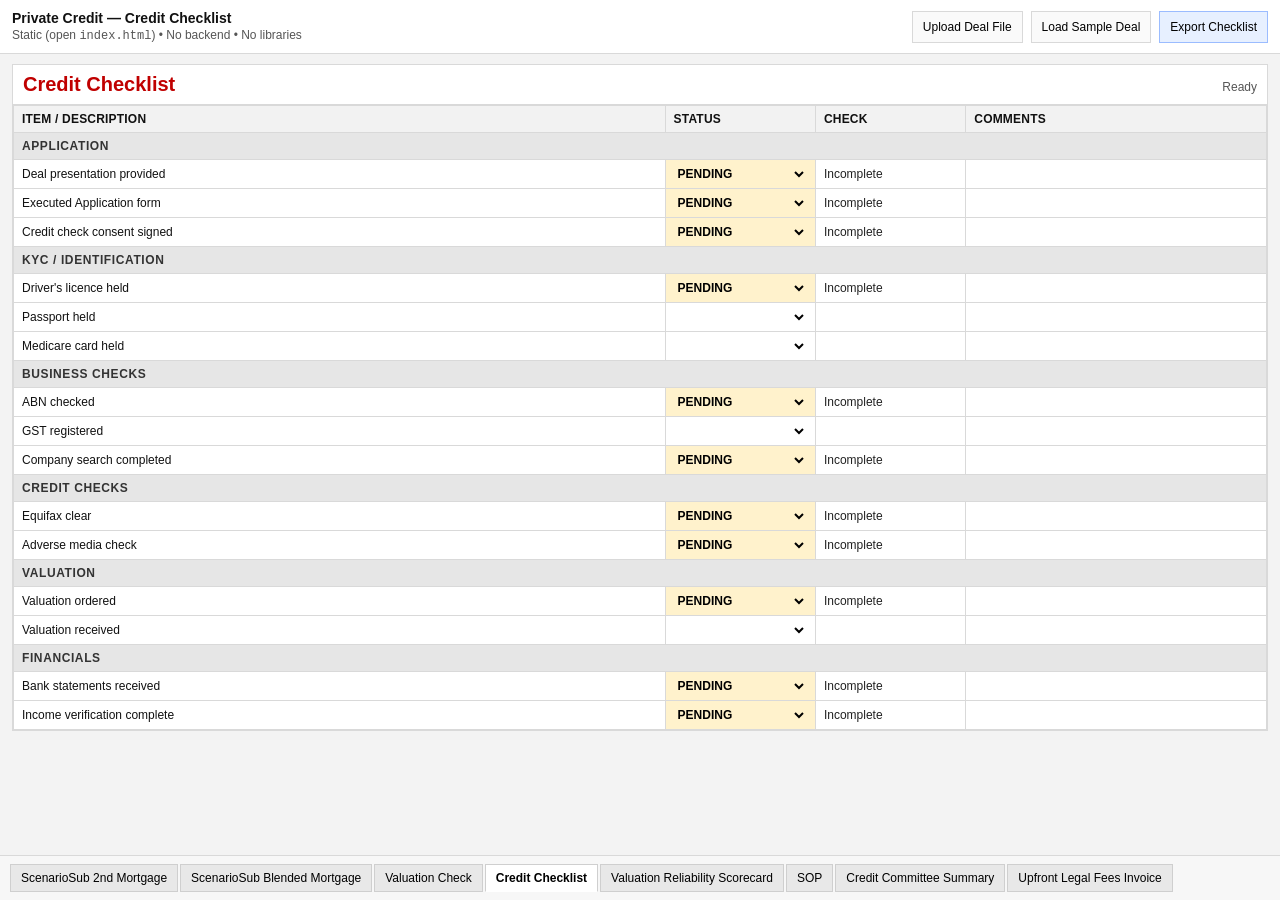
==== index.html @ 8072780c "Refactor: Implement static credit checklist UI This commit refactors the application to implement a " ====
<!doctype html>
<html lang="en">
<head>
  <meta charset="utf-8" />
  <meta name="viewport" content="width=device-width, initial-scale=1" />
  <title>Credit Checklist (Static)</title>
  <link rel="stylesheet" href="./styles.css" />
</head>
<body>
  <div class="app">
    <header class="toolbar" role="banner">
      <div class="toolbar-left">
        <div class="app-title">Private Credit — Credit Checklist</div>
        <div class="app-subtitle">Static (open <span class="mono">index.html</span>) • No backend • No libraries</div>
      </div>

      <div class="toolbar-actions">
        <input id="dealFileInput" type="file" accept="application/json,.json" hidden />
        <button class="btn" id="btnUploadDeal" type="button">Upload Deal File</button>
        <button class="btn" id="btnLoadSample" type="button">Load Sample Deal</button>
        <button class="btn primary" id="btnExportChecklist" type="button">Export Checklist</button>
      </div>
    </header>

    <main class="sheet" role="main" aria-label="Spreadsheet">
      <div class="sheet-header">
        <div class="sheet-title" aria-label="Sheet title">Credit Checklist</div>
        <div class="sheet-meta" id="sheetMeta">Ready</div>
      </div>

      <div class="grid-wrap" role="region" aria-label="Credit Checklist table" tabindex="0">
        <table class="grid" aria-label="Credit Checklist">
          <colgroup>
            <col class="col-item" />
            <col class="col-status" />
            <col class="col-check" />
            <col class="col-comments" />
          </colgroup>
          <thead>
            <tr>
              <th scope="col">ITEM / DESCRIPTION</th>
              <th scope="col">STATUS</th>
              <th scope="col">CHECK</th>
              <th scope="col">COMMENTS</th>
            </tr>
          </thead>
          <tbody id="gridBody">
            <!-- rendered by app.js -->
          </tbody>
        </table>
      </div>
    </main>

    <footer class="tabs" role="navigation" aria-label="Sheets">
      <button class="tab" type="button" data-sheet="ScenarioSub 2nd Mortgage">ScenarioSub 2nd Mortgage</button>
      <button class="tab" type="button" data-sheet="ScenarioSub Blended Mortgage">ScenarioSub Blended Mortgage</button>
      <button class="tab" type="button" data-sheet="Valuation Check">Valuation Check</button>
      <button class="tab active" type="button" data-sheet="Credit Checklist" aria-current="page">Credit Checklist</button>
      <button class="tab" type="button" data-sheet="Valuation Reliability Scorecard">Valuation Reliability Scorecard</button>
      <button class="tab" type="button" data-sheet="SOP">SOP</button>
      <button class="tab" type="button" data-sheet="Credit Committee Summary">Credit Committee Summary</button>
      <button class="tab" type="button" data-sheet="Upfront Legal Fees Invoice">Upfront Legal Fees Invoice</button>
    </footer>
  </div>

  <script type="module" src="./app.js"></script>
</body>
</html>
---- styles.css ----
/* Excel-like spreadsheet styling */

:root{
  --excel-bg: #f3f3f3;
  --sheet-bg: #ffffff;
  --grid-line: #d9d9d9;
  --header-bg: #f2f2f2;
  --section-bg: #e6e6e6;
  --title-red: #c00000;

  --pending: #fff2cc;
  --complete: #d9ead3;
  --na: #eeeeee;

  --text: #111;
  --muted: #555;

  --tab-bg: #e8e8e8;
  --tab-border: #cfcfcf;
  --tab-active: #ffffff;

  --font: Calibri, "Segoe UI", Arial, sans-serif;
  --mono: ui-monospace, SFMono-Regular, Menlo, Monaco, Consolas, "Liberation Mono", "Courier New", monospace;
}

*{ box-sizing: border-box; }
html, body{ height: 100%; }
body{
  margin: 0;
  background: var(--excel-bg);
  color: var(--text);
  font-family: var(--font);
}

.mono{ font-family: var(--mono); }

.app{
  display: grid;
  grid-template-rows: auto 1fr auto;
  min-height: 100vh;
}

/* Top toolbar */
.toolbar{
  display:flex;
  align-items:center;
  justify-content:space-between;
  gap: 12px;
  padding: 10px 12px;
  background: #ffffff;
  border-bottom: 1px solid var(--grid-line);
}

.toolbar-left{ display:flex; flex-direction:column; gap:2px; }
.app-title{ font-weight: 700; font-size: 14px; }
.app-subtitle{ font-size: 12px; color: var(--muted); }

.toolbar-actions{ display:flex; gap:8px; flex-wrap:wrap; justify-content:flex-end; }

.btn{
  appearance:none;
  border: 1px solid var(--grid-line);
  background: #fafafa;
  padding: 8px 10px;
  font-size: 12px;
  cursor: pointer;
}
.btn:hover{ background: #f0f0f0; }
.btn.primary{ background: #e7f0ff; border-color: #9bbcff; }

/* Sheet */
.sheet{
  padding: 10px 12px 0;
}

.sheet-header{
  background: var(--sheet-bg);
  border: 1px solid var(--grid-line);
  border-bottom: none;
  padding: 8px 10px;
  display:flex;
  align-items:baseline;
  justify-content:space-between;
  gap: 12px;
}

.sheet-title{
  font-size: 20px;
  font-weight: 700;
  color: var(--title-red);
}

.sheet-meta{
  font-size: 12px;
  color: var(--muted);
}

.grid-wrap{
  background: var(--sheet-bg);
  border: 1px solid var(--grid-line);
  overflow: auto;
  max-height: calc(100vh - 170px);
}

.grid{
  border-collapse: collapse;
  width: 100%;
  table-layout: fixed;
}

.grid thead th{
  position: sticky;
  top: 0;
  z-index: 2;
  background: var(--header-bg);
  border-bottom: 1px solid var(--grid-line);
}

.grid th, .grid td{
  border: 1px solid var(--grid-line);
  padding: 6px 8px;
  font-size: 12px;
  vertical-align: middle;
  background: #fff;
}

.grid th{
  text-align: left;
  font-weight: 700;
  letter-spacing: .2px;
}

/* Column widths */
.col-item{ width: 52%; }
.col-status{ width: 12%; }
.col-check{ width: 12%; }
.col-comments{ width: 24%; }

/* Section header rows */
.tr-section td{
  background: var(--section-bg) !important;
  font-weight: 700;
  text-transform: uppercase;
  letter-spacing: .6px;
  color: #333;
}

/* Status cell conditional formatting */
.status-cell{
  font-weight: 700;
}
.status-pending{ background: var(--pending) !important; }
.status-complete{ background: var(--complete) !important; }
.status-na{ background: var(--na) !important; }

.status-select{
  width: 100%;
  border: none;
  background: transparent;
  font: inherit;
  font-weight: 700;
  outline: none;
}

.check-cell{
  color: #222;
}

/* Comments editable */
.comment-input{
  width: 100%;
  border: none;
  outline: none;
  font: inherit;
  background: transparent;
}

/* Sheet tabs (Excel-ish) */
.tabs{
  display:flex;
  gap: 2px;
  padding: 8px 10px;
  border-top: 1px solid var(--grid-line);
  background: #f7f7f7;
  overflow-x: auto;
}

.tab{
  flex: 0 0 auto;
  border: 1px solid var(--tab-border);
  border-bottom-color: var(--tab-border);
  background: var(--tab-bg);
  padding: 6px 10px;
  font-size: 12px;
  cursor: pointer;
  white-space: nowrap;
}

.tab.active{
  background: var(--tab-active);
  border-bottom-color: var(--tab-active);
  font-weight: 700;
}
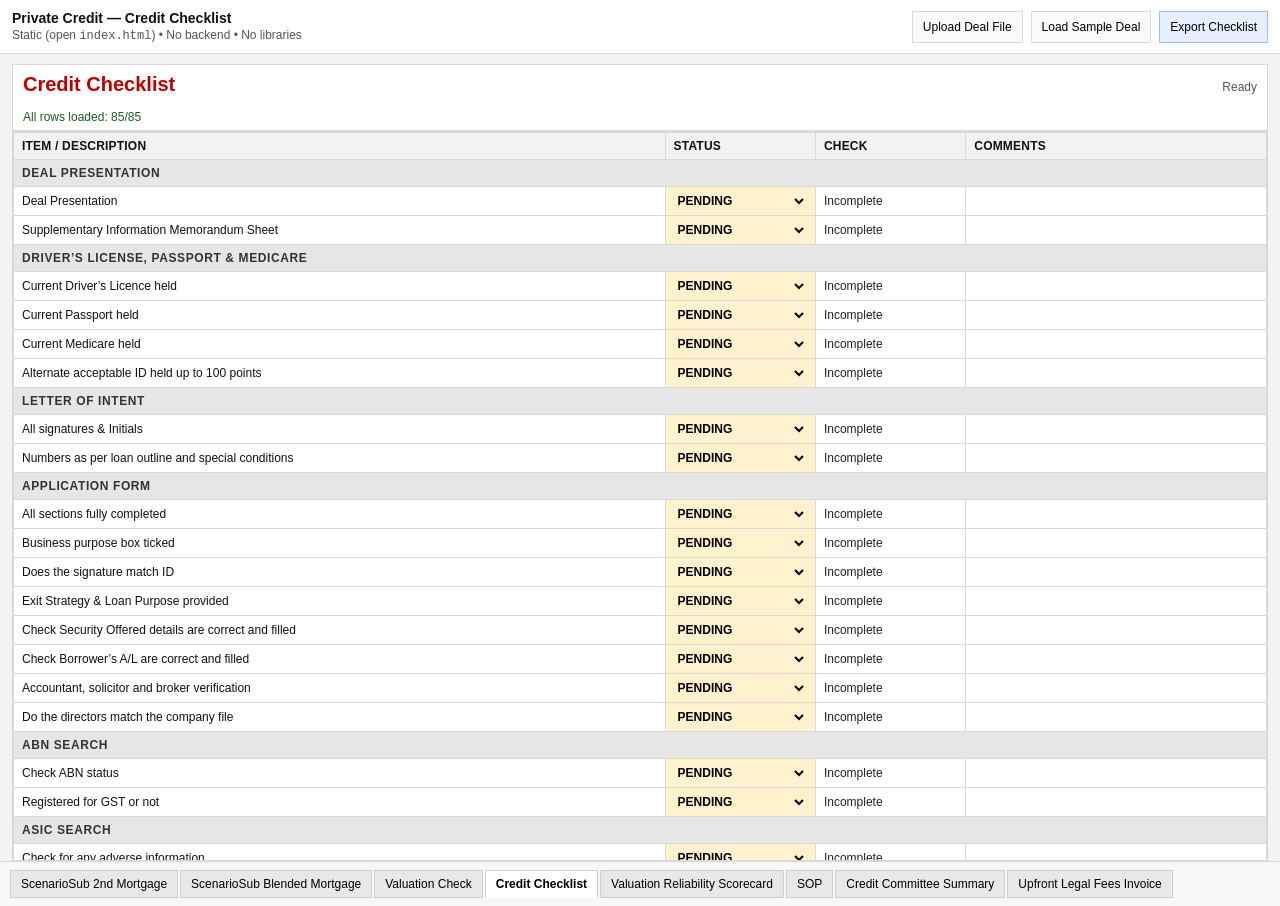
==== commit b42c0d30: "Refactor: Update checklist and sample deal data This commit refactors the checklist and sample deal " ====
--- a/index.html
+++ b/index.html
@@ -27,6 +27,8 @@
         <div class="sheet-title" aria-label="Sheet title">Credit Checklist</div>
         <div class="sheet-meta" id="sheetMeta">Ready</div>
       </div>
+
+      <div class="banner" id="rowCountBanner" role="status" aria-live="polite"></div>
 
       <div class="grid-wrap" role="region" aria-label="Credit Checklist table" tabindex="0">
         <table class="grid" aria-label="Credit Checklist">
--- a/styles.css
+++ b/styles.css
@@ -95,6 +95,18 @@
   color: var(--muted);
 }
 
+.banner{
+  background: var(--sheet-bg);
+  border: 1px solid var(--grid-line);
+  border-top: none;
+  padding: 6px 10px;
+  font-size: 12px;
+  color: #333;
+}
+
+.banner.ok{ color: #1b5e20; }
+.banner.bad{ color: #8a1f11; }
+
 .grid-wrap{
   background: var(--sheet-bg);
   border: 1px solid var(--grid-line);
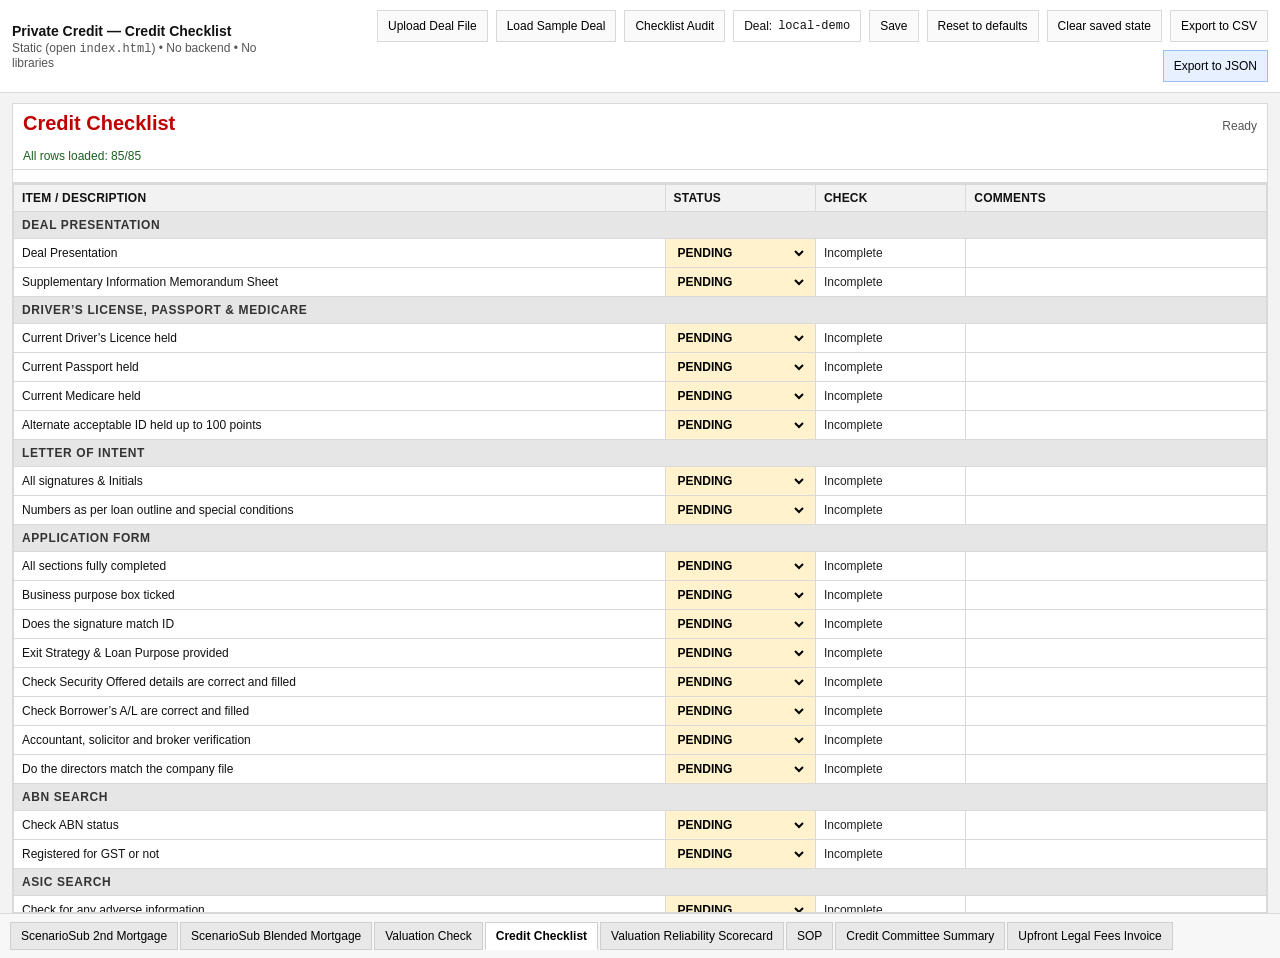
==== commit 61455a7f: "feat: Add deal autofill, save/load, and audit features Co-authored-by: agivator <agivator@gmail.com>" ====
--- a/index.html
+++ b/index.html
@@ -18,7 +18,13 @@
         <input id="dealFileInput" type="file" accept="application/json,.json" hidden />
         <button class="btn" id="btnUploadDeal" type="button">Upload Deal File</button>
         <button class="btn" id="btnLoadSample" type="button">Load Sample Deal</button>
-        <button class="btn primary" id="btnExportChecklist" type="button">Export Checklist</button>
+        <button class="btn" id="btnAudit" type="button">Checklist Audit</button>
+        <span class="deal-pill" id="dealPill" aria-label="Active deal">Deal: <span class="mono" id="dealIdLabel">local-demo</span></span>
+        <button class="btn" id="btnSave" type="button">Save</button>
+        <button class="btn" id="btnReset" type="button">Reset to defaults</button>
+        <button class="btn" id="btnClearSaved" type="button">Clear saved state</button>
+        <button class="btn" id="btnExportCsv" type="button">Export to CSV</button>
+        <button class="btn primary" id="btnExportChecklist" type="button">Export to JSON</button>
       </div>
     </header>
 
@@ -29,6 +35,7 @@
       </div>
 
       <div class="banner" id="rowCountBanner" role="status" aria-live="polite"></div>
+      <div class="banner sub" id="autofillBanner" role="status" aria-live="polite"></div>
 
       <div class="grid-wrap" role="region" aria-label="Credit Checklist table" tabindex="0">
         <table class="grid" aria-label="Credit Checklist">
@@ -65,6 +72,20 @@
     </footer>
   </div>
 
+  <!-- Checklist Audit modal -->
+  <div class="modal" id="auditModal" aria-hidden="true" role="dialog" aria-label="Checklist Audit">
+    <div class="modal-panel">
+      <div class="modal-header">
+        <strong>Checklist Audit</strong>
+        <div class="spacer"></div>
+        <button class="btn" id="btnAuditClose" type="button">Close</button>
+      </div>
+      <div class="modal-body">
+        <pre class="audit-pre" id="auditOutput" aria-label="Audit output"></pre>
+      </div>
+    </div>
+  </div>
+
   <script type="module" src="./app.js"></script>
 </body>
 </html>
--- a/styles.css
+++ b/styles.css
@@ -57,6 +57,16 @@
 
 .toolbar-actions{ display:flex; gap:8px; flex-wrap:wrap; justify-content:flex-end; }
 
+.deal-pill{
+  display:inline-flex;
+  align-items:center;
+  gap:6px;
+  border: 1px solid var(--grid-line);
+  background: #fff;
+  padding: 7px 10px;
+  font-size: 12px;
+}
+
 .btn{
   appearance:none;
   border: 1px solid var(--grid-line);
@@ -102,6 +112,12 @@
   padding: 6px 10px;
   font-size: 12px;
   color: #333;
+}
+
+.banner.sub{
+  border-top: none;
+  border-bottom: 1px solid var(--grid-line);
+  color: var(--muted);
 }
 
 .banner.ok{ color: #1b5e20; }
@@ -213,3 +229,44 @@
   border-bottom-color: var(--tab-active);
   font-weight: 700;
 }
+
+/* Modal */
+.modal{
+  position: fixed;
+  inset: 0;
+  display: none;
+  align-items: center;
+  justify-content: center;
+  background: rgba(0,0,0,.35);
+  padding: 14px;
+  z-index: 999;
+}
+.modal[aria-hidden="false"]{ display:flex; }
+.modal-panel{
+  width: min(980px, 100%);
+  max-height: min(80vh, 720px);
+  display:flex;
+  flex-direction:column;
+  background: #fff;
+  border: 1px solid var(--grid-line);
+  box-shadow: 0 10px 30px rgba(0,0,0,.20);
+}
+.modal-header{
+  display:flex;
+  align-items:center;
+  gap: 10px;
+  padding: 10px 12px;
+  border-bottom: 1px solid var(--grid-line);
+  background: var(--header-bg);
+}
+.modal-body{
+  padding: 10px 12px;
+  overflow:auto;
+}
+.audit-pre{
+  margin:0;
+  white-space: pre-wrap;
+  font-family: var(--mono);
+  font-size: 12px;
+  line-height: 1.45;
+}
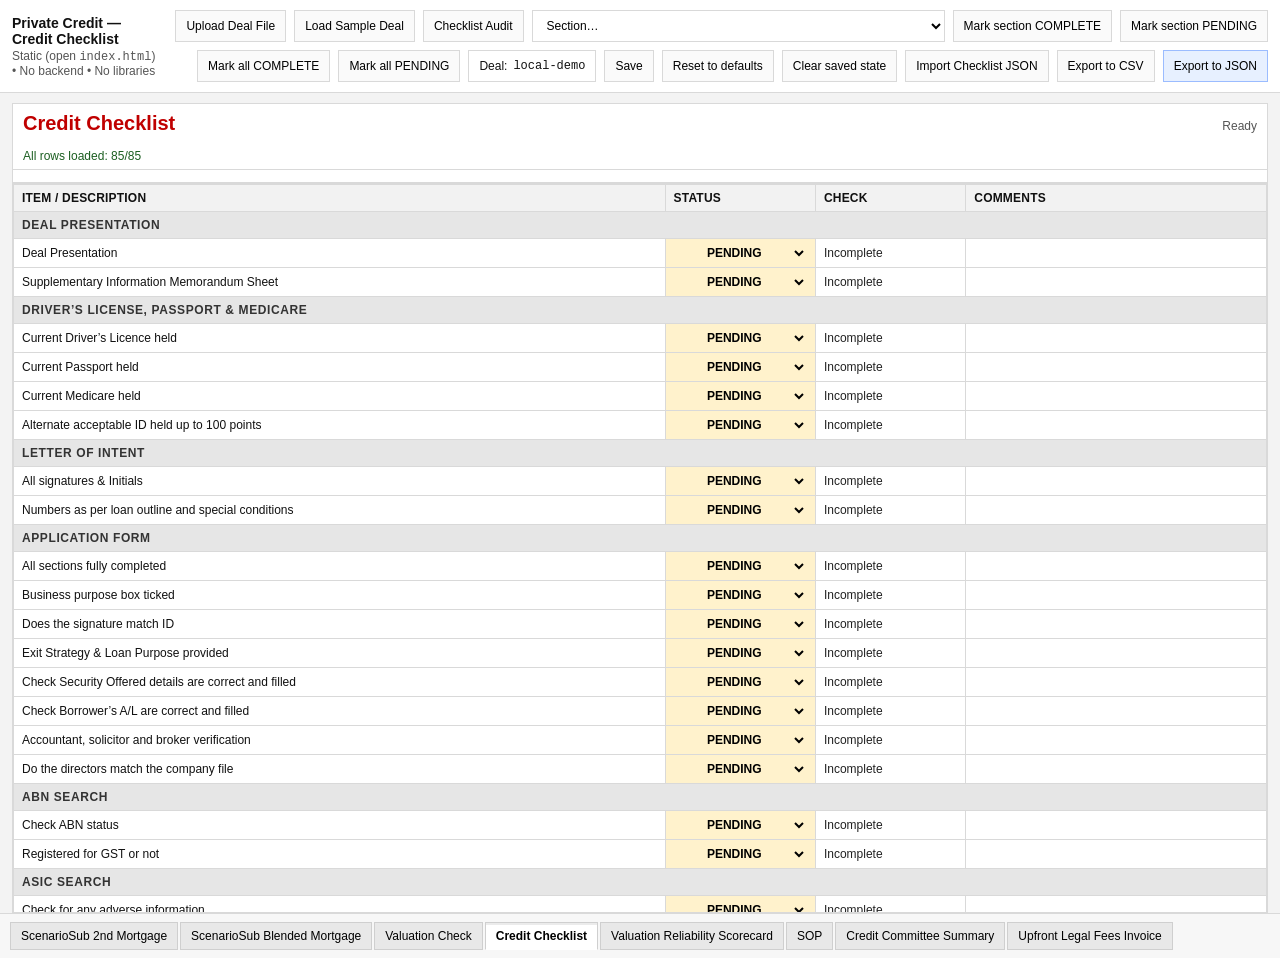
==== commit 50e7b27b: "feat: Implement autosave, keyboard nav, and section marking Co-authored-by: agivator <agivator@gmail" ====
--- a/index.html
+++ b/index.html
@@ -16,13 +16,22 @@
 
       <div class="toolbar-actions">
         <input id="dealFileInput" type="file" accept="application/json,.json" hidden />
+        <input id="checklistImportInput" type="file" accept="application/json,.json" hidden />
         <button class="btn" id="btnUploadDeal" type="button">Upload Deal File</button>
         <button class="btn" id="btnLoadSample" type="button">Load Sample Deal</button>
         <button class="btn" id="btnAudit" type="button">Checklist Audit</button>
+        <select class="select" id="sectionSelect" aria-label="Active section">
+          <option value="">Section…</option>
+        </select>
+        <button class="btn" id="btnMarkSectionComplete" type="button">Mark section COMPLETE</button>
+        <button class="btn" id="btnMarkSectionPending" type="button">Mark section PENDING</button>
+        <button class="btn" id="btnMarkAllComplete" type="button">Mark all COMPLETE</button>
+        <button class="btn" id="btnMarkAllPending" type="button">Mark all PENDING</button>
         <span class="deal-pill" id="dealPill" aria-label="Active deal">Deal: <span class="mono" id="dealIdLabel">local-demo</span></span>
         <button class="btn" id="btnSave" type="button">Save</button>
         <button class="btn" id="btnReset" type="button">Reset to defaults</button>
         <button class="btn" id="btnClearSaved" type="button">Clear saved state</button>
+        <button class="btn" id="btnImportChecklist" type="button">Import Checklist JSON</button>
         <button class="btn" id="btnExportCsv" type="button">Export to CSV</button>
         <button class="btn primary" id="btnExportChecklist" type="button">Export to JSON</button>
       </div>
--- a/styles.css
+++ b/styles.css
@@ -57,6 +57,13 @@
 
 .toolbar-actions{ display:flex; gap:8px; flex-wrap:wrap; justify-content:flex-end; }
 
+.select{
+  border: 1px solid var(--grid-line);
+  background: #fff;
+  padding: 7px 10px;
+  font-size: 12px;
+}
+
 .deal-pill{
   display:inline-flex;
   align-items:center;
@@ -144,6 +151,27 @@
   border-bottom: 1px solid var(--grid-line);
 }
 
+.grid thead th:first-child{
+  left: 0;
+  z-index: 4;
+  position: sticky;
+  background: var(--header-bg);
+}
+
+.grid td:first-child{
+  position: sticky;
+  left: 0;
+  z-index: 1;
+  background: #fff;
+}
+
+.grid tbody tr:not(.tr-section):hover td{
+  background: #f6f9ff;
+}
+.grid tbody tr:not(.tr-section):hover td:first-child{
+  background: #f6f9ff;
+}
+
 .grid th, .grid td{
   border: 1px solid var(--grid-line);
   padding: 6px 8px;
@@ -176,6 +204,7 @@
 /* Status cell conditional formatting */
 .status-cell{
   font-weight: 700;
+  text-align: center;
 }
 .status-pending{ background: var(--pending) !important; }
 .status-complete{ background: var(--complete) !important; }
@@ -188,6 +217,7 @@
   font: inherit;
   font-weight: 700;
   outline: none;
+  text-align: center;
 }
 
 .check-cell{
@@ -228,6 +258,7 @@
   background: var(--tab-active);
   border-bottom-color: var(--tab-active);
   font-weight: 700;
+  box-shadow: inset 0 2px 0 rgba(0,0,0,.08);
 }
 
 /* Modal */
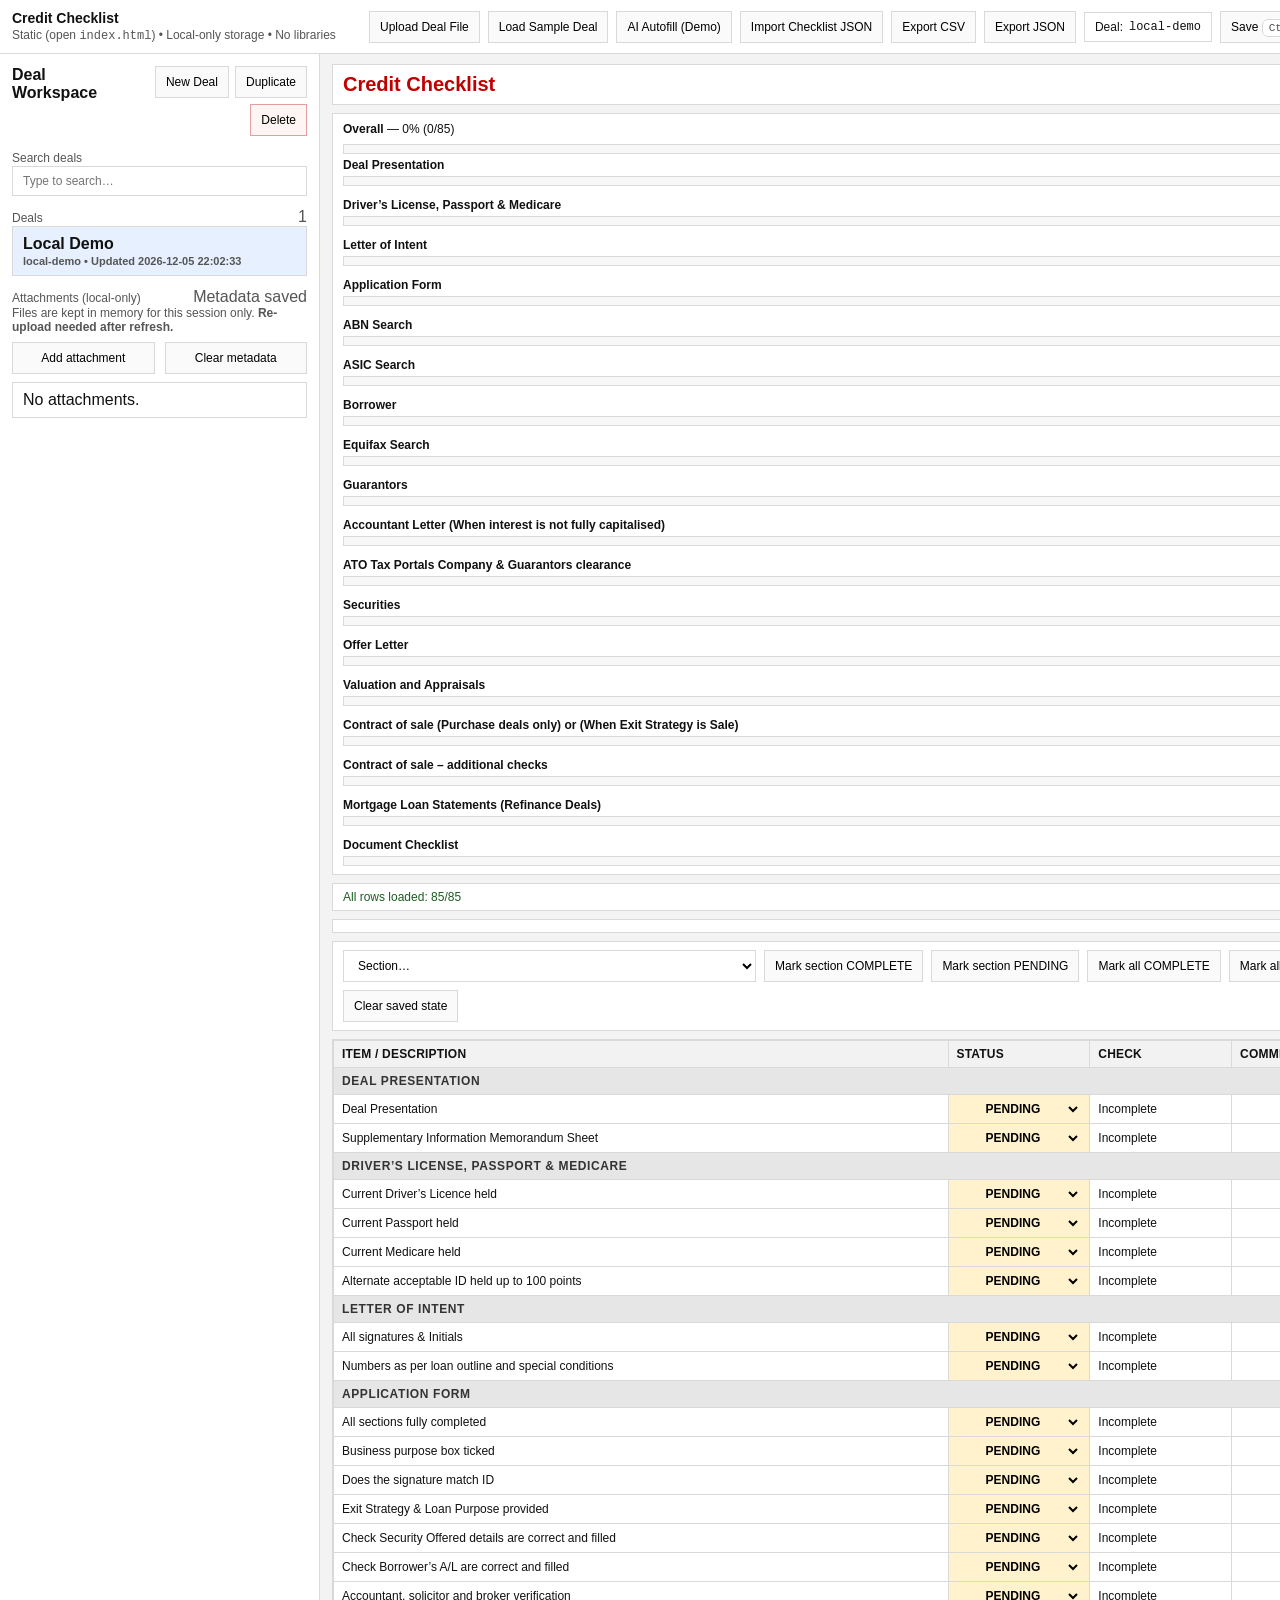
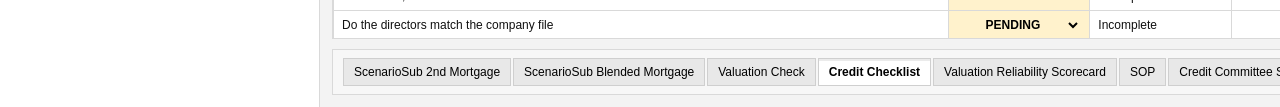
==== commit e986190d: "Refactor: Improve app structure and persistence This commit restructures the application to use loca" ====
--- a/index.html
+++ b/index.html
@@ -10,87 +10,191 @@
   <div class="app">
     <header class="toolbar" role="banner">
       <div class="toolbar-left">
-        <div class="app-title">Private Credit — Credit Checklist</div>
-        <div class="app-subtitle">Static (open <span class="mono">index.html</span>) • No backend • No libraries</div>
+        <div class="app-title">Credit Checklist</div>
+        <div class="app-subtitle">Static (open <span class="mono">index.html</span>) • Local-only storage • No libraries</div>
       </div>
 
       <div class="toolbar-actions">
         <input id="dealFileInput" type="file" accept="application/json,.json" hidden />
         <input id="checklistImportInput" type="file" accept="application/json,.json" hidden />
+
         <button class="btn" id="btnUploadDeal" type="button">Upload Deal File</button>
         <button class="btn" id="btnLoadSample" type="button">Load Sample Deal</button>
+        <button class="btn" id="btnAiAutofill" type="button">AI Autofill (Demo)</button>
+
+        <button class="btn" id="btnImportChecklist" type="button">Import Checklist JSON</button>
+        <button class="btn" id="btnExportCsv" type="button">Export CSV</button>
+        <button class="btn" id="btnExportChecklist" type="button">Export JSON</button>
+
+        <span class="deal-pill" aria-label="Active deal">Deal: <span class="mono" id="dealIdLabel">local-demo</span></span>
+        <button class="btn" id="btnSave" type="button">Save <span class="kbd">Ctrl</span>+<span class="kbd">S</span></button>
+
         <button class="btn" id="btnAudit" type="button">Checklist Audit</button>
-        <select class="select" id="sectionSelect" aria-label="Active section">
-          <option value="">Section…</option>
-        </select>
-        <button class="btn" id="btnMarkSectionComplete" type="button">Mark section COMPLETE</button>
-        <button class="btn" id="btnMarkSectionPending" type="button">Mark section PENDING</button>
-        <button class="btn" id="btnMarkAllComplete" type="button">Mark all COMPLETE</button>
-        <button class="btn" id="btnMarkAllPending" type="button">Mark all PENDING</button>
-        <span class="deal-pill" id="dealPill" aria-label="Active deal">Deal: <span class="mono" id="dealIdLabel">local-demo</span></span>
-        <button class="btn" id="btnSave" type="button">Save</button>
-        <button class="btn" id="btnReset" type="button">Reset to defaults</button>
-        <button class="btn" id="btnClearSaved" type="button">Clear saved state</button>
-        <button class="btn" id="btnImportChecklist" type="button">Import Checklist JSON</button>
-        <button class="btn" id="btnExportCsv" type="button">Export to CSV</button>
-        <button class="btn primary" id="btnExportChecklist" type="button">Export to JSON</button>
+        <button class="btn" id="btnHistory" type="button">History</button>
       </div>
     </header>
 
-    <main class="sheet" role="main" aria-label="Spreadsheet">
-      <div class="sheet-header">
-        <div class="sheet-title" aria-label="Sheet title">Credit Checklist</div>
-        <div class="sheet-meta" id="sheetMeta">Ready</div>
-      </div>
-
-      <div class="banner" id="rowCountBanner" role="status" aria-live="polite"></div>
-      <div class="banner sub" id="autofillBanner" role="status" aria-live="polite"></div>
-
-      <div class="grid-wrap" role="region" aria-label="Credit Checklist table" tabindex="0">
-        <table class="grid" aria-label="Credit Checklist">
-          <colgroup>
-            <col class="col-item" />
-            <col class="col-status" />
-            <col class="col-check" />
-            <col class="col-comments" />
-          </colgroup>
-          <thead>
-            <tr>
-              <th scope="col">ITEM / DESCRIPTION</th>
-              <th scope="col">STATUS</th>
-              <th scope="col">CHECK</th>
-              <th scope="col">COMMENTS</th>
-            </tr>
-          </thead>
-          <tbody id="gridBody">
-            <!-- rendered by app.js -->
-          </tbody>
-        </table>
-      </div>
-    </main>
-
-    <footer class="tabs" role="navigation" aria-label="Sheets">
-      <button class="tab" type="button" data-sheet="ScenarioSub 2nd Mortgage">ScenarioSub 2nd Mortgage</button>
-      <button class="tab" type="button" data-sheet="ScenarioSub Blended Mortgage">ScenarioSub Blended Mortgage</button>
-      <button class="tab" type="button" data-sheet="Valuation Check">Valuation Check</button>
-      <button class="tab active" type="button" data-sheet="Credit Checklist" aria-current="page">Credit Checklist</button>
-      <button class="tab" type="button" data-sheet="Valuation Reliability Scorecard">Valuation Reliability Scorecard</button>
-      <button class="tab" type="button" data-sheet="SOP">SOP</button>
-      <button class="tab" type="button" data-sheet="Credit Committee Summary">Credit Committee Summary</button>
-      <button class="tab" type="button" data-sheet="Upfront Legal Fees Invoice">Upfront Legal Fees Invoice</button>
-    </footer>
-  </div>
-
-  <!-- Checklist Audit modal -->
-  <div class="modal" id="auditModal" aria-hidden="true" role="dialog" aria-label="Checklist Audit">
-    <div class="modal-panel">
-      <div class="modal-header">
-        <strong>Checklist Audit</strong>
-        <div class="spacer"></div>
-        <button class="btn" id="btnAuditClose" type="button">Close</button>
-      </div>
-      <div class="modal-body">
-        <pre class="audit-pre" id="auditOutput" aria-label="Audit output"></pre>
+    <div class="layout">
+      <!-- Deal Workspace sidebar -->
+      <aside class="sidebar" aria-label="Deal Workspace">
+        <div class="sidebar-header">
+          <strong>Deal Workspace</strong>
+          <div class="sidebar-actions">
+            <button class="btn" id="btnNewDeal" type="button">New Deal</button>
+            <button class="btn" id="btnDuplicateDeal" type="button">Duplicate</button>
+            <button class="btn danger" id="btnDeleteDeal" type="button">Delete</button>
+          </div>
+        </div>
+
+        <div class="sidebar-section">
+          <label class="label" for="dealSearch">Search deals</label>
+          <input class="input" id="dealSearch" type="text" placeholder="Type to search…" />
+        </div>
+
+        <div class="sidebar-section">
+          <div class="label-row">
+            <span class="label">Deals</span>
+            <span class="muted" id="dealCount"></span>
+          </div>
+          <div class="deal-list" id="dealList" role="listbox" aria-label="Deal list"></div>
+        </div>
+
+        <div class="sidebar-section">
+          <div class="label-row">
+            <span class="label">Attachments (local-only)</span>
+            <span class="muted">Metadata saved</span>
+          </div>
+          <div class="muted small">Files are kept in memory for this session only. <strong>Re-upload needed after refresh.</strong></div>
+
+          <input id="attachmentsInput" type="file" multiple accept="application/pdf,application/vnd.ms-excel,application/vnd.openxmlformats-officedocument.spreadsheetml.sheet,image/*" hidden />
+          <div class="row" style="margin-top:8px;">
+            <button class="btn" id="btnAddAttachment" type="button">Add attachment</button>
+            <button class="btn" id="btnClearAttachments" type="button">Clear metadata</button>
+          </div>
+
+          <div class="attachment-list" id="attachmentList" aria-label="Attachment list"></div>
+        </div>
+      </aside>
+
+      <!-- Main sheet -->
+      <main class="sheet" role="main" aria-label="Spreadsheet">
+        <div class="sheet-header">
+          <div class="sheet-title" aria-label="Sheet title">Credit Checklist</div>
+          <div class="sheet-meta" id="sheetMeta">Ready</div>
+        </div>
+
+        <div class="progress" id="progressSummary" aria-label="Progress summary"></div>
+
+        <div class="banner" id="rowCountBanner" role="status" aria-live="polite"></div>
+        <div class="banner sub" id="autofillBanner" role="status" aria-live="polite"></div>
+
+        <div class="bulk" aria-label="Bulk actions">
+          <select class="select" id="sectionSelect" aria-label="Active section">
+            <option value="">Section…</option>
+          </select>
+          <button class="btn" id="btnMarkSectionComplete" type="button">Mark section COMPLETE</button>
+          <button class="btn" id="btnMarkSectionPending" type="button">Mark section PENDING</button>
+          <button class="btn" id="btnMarkAllComplete" type="button">Mark all COMPLETE</button>
+          <button class="btn" id="btnMarkAllPending" type="button">Mark all PENDING</button>
+          <button class="btn" id="btnReset" type="button">Reset to defaults</button>
+          <button class="btn" id="btnClearSaved" type="button">Clear saved state</button>
+        </div>
+
+        <div class="grid-wrap" role="region" aria-label="Credit Checklist table" tabindex="0">
+          <table class="grid" aria-label="Credit Checklist">
+            <colgroup>
+              <col class="col-item" />
+              <col class="col-status" />
+              <col class="col-check" />
+              <col class="col-comments" />
+            </colgroup>
+            <thead>
+              <tr>
+                <th scope="col">ITEM / DESCRIPTION</th>
+                <th scope="col">STATUS</th>
+                <th scope="col">CHECK</th>
+                <th scope="col">COMMENTS</th>
+              </tr>
+            </thead>
+            <tbody id="gridBody"></tbody>
+          </table>
+        </div>
+
+        <footer class="tabs" role="navigation" aria-label="Sheets">
+          <button class="tab" type="button" data-sheet="ScenarioSub 2nd Mortgage">ScenarioSub 2nd Mortgage</button>
+          <button class="tab" type="button" data-sheet="ScenarioSub Blended Mortgage">ScenarioSub Blended Mortgage</button>
+          <button class="tab" type="button" data-sheet="Valuation Check">Valuation Check</button>
+          <button class="tab active" type="button" data-sheet="Credit Checklist" aria-current="page">Credit Checklist</button>
+          <button class="tab" type="button" data-sheet="Valuation Reliability Scorecard">Valuation Reliability Scorecard</button>
+          <button class="tab" type="button" data-sheet="SOP">SOP</button>
+          <button class="tab" type="button" data-sheet="Credit Committee Summary">Credit Committee Summary</button>
+          <button class="tab" type="button" data-sheet="Upfront Legal Fees Invoice">Upfront Legal Fees Invoice</button>
+        </footer>
+      </main>
+    </div>
+
+    <!-- Checklist Audit modal -->
+    <div class="modal" id="auditModal" aria-hidden="true" role="dialog" aria-label="Checklist Audit">
+      <div class="modal-panel">
+        <div class="modal-header">
+          <strong>Checklist Audit</strong>
+          <div class="spacer"></div>
+          <button class="btn" id="btnAuditClose" type="button">Close <span class="kbd">Esc</span></button>
+        </div>
+        <div class="modal-body">
+          <pre class="audit-pre" id="auditOutput" aria-label="Audit output"></pre>
+        </div>
+      </div>
+    </div>
+
+    <!-- History modal -->
+    <div class="modal" id="historyModal" aria-hidden="true" role="dialog" aria-label="History">
+      <div class="modal-panel">
+        <div class="modal-header">
+          <strong>History</strong>
+          <div class="spacer"></div>
+          <button class="btn" id="btnHistoryClose" type="button">Close <span class="kbd">Esc</span></button>
+        </div>
+        <div class="modal-body">
+          <div class="row">
+            <div>
+              <label class="label" for="historyFilter">Filter</label>
+              <input class="input" id="historyFilter" type="text" placeholder="itemId contains…" />
+            </div>
+            <div>
+              <label class="label" for="historyField">Field</label>
+              <select class="select" id="historyField">
+                <option value="">All</option>
+                <option value="status">status</option>
+                <option value="comment">comment</option>
+              </select>
+            </div>
+          </div>
+          <div class="row" style="margin-top:10px;">
+            <button class="btn" id="btnHistoryExport" type="button">Export History JSON</button>
+            <button class="btn" id="btnHistoryClear" type="button">Clear History</button>
+          </div>
+          <pre class="audit-pre" id="historyOutput" aria-label="History output" style="margin-top:10px;"></pre>
+        </div>
+      </div>
+    </div>
+
+    <!-- AI Autofill preview modal -->
+    <div class="modal" id="aiModal" aria-hidden="true" role="dialog" aria-label="AI Autofill Preview">
+      <div class="modal-panel">
+        <div class="modal-header">
+          <strong>AI Autofill Preview (Demo)</strong>
+          <div class="spacer"></div>
+          <button class="btn" id="btnAiClose" type="button">Close <span class="kbd">Esc</span></button>
+        </div>
+        <div class="modal-body">
+          <div class="muted small">This is a demo preview. It simulates extraction and proposes status changes.</div>
+          <div class="row" style="margin-top:10px;">
+            <button class="btn" id="btnAiApply" type="button">Apply</button>
+            <button class="btn" id="btnAiCancel" type="button">Cancel</button>
+          </div>
+          <pre class="audit-pre" id="aiOutput" aria-label="AI preview output" style="margin-top:10px;"></pre>
+        </div>
       </div>
     </div>
   </div>
--- a/styles.css
+++ b/styles.css
@@ -1,4 +1,4 @@
-/* Excel-like spreadsheet styling */
+/* Excel-like spreadsheet styling (static, no libraries) */
 
 :root{
   --excel-bg: #f3f3f3;
@@ -36,7 +36,7 @@
 
 .app{
   display: grid;
-  grid-template-rows: auto 1fr auto;
+  grid-template-rows: auto 1fr;
   min-height: 100vh;
 }
 
@@ -55,14 +55,7 @@
 .app-title{ font-weight: 700; font-size: 14px; }
 .app-subtitle{ font-size: 12px; color: var(--muted); }
 
-.toolbar-actions{ display:flex; gap:8px; flex-wrap:wrap; justify-content:flex-end; }
-
-.select{
-  border: 1px solid var(--grid-line);
-  background: #fff;
-  padding: 7px 10px;
-  font-size: 12px;
-}
+.toolbar-actions{ display:flex; gap:8px; flex-wrap:wrap; justify-content:flex-end; align-items:center; }
 
 .deal-pill{
   display:inline-flex;
@@ -83,17 +76,103 @@
   cursor: pointer;
 }
 .btn:hover{ background: #f0f0f0; }
-.btn.primary{ background: #e7f0ff; border-color: #9bbcff; }
+.btn.danger{ border-color: #e0a0a0; background: #fff5f5; }
+
+.kbd{
+  font-family: var(--mono);
+  font-size: 11px;
+  padding: 2px 6px;
+  border-radius: 6px;
+  border: 1px solid var(--grid-line);
+  background: #fff;
+  color: var(--muted);
+}
+
+.select{
+  border: 1px solid var(--grid-line);
+  background: #fff;
+  padding: 7px 10px;
+  font-size: 12px;
+}
+
+.input{
+  width: 100%;
+  border: 1px solid var(--grid-line);
+  background: #fff;
+  padding: 7px 10px;
+  font-size: 12px;
+}
+
+.label{ font-size: 12px; color: var(--muted); }
+.label-row{ display:flex; align-items:baseline; justify-content:space-between; gap: 8px; }
+.muted{ color: var(--muted); }
+.small{ font-size: 12px; }
+
+.row{ display:grid; grid-template-columns: 1fr 1fr; gap: 10px; }
+
+.layout{
+  display:grid;
+  grid-template-columns: 320px 1fr;
+  min-height: calc(100vh - 54px);
+}
+@media (max-width: 1100px){
+  .layout{ grid-template-columns: 1fr; }
+}
+
+/* Sidebar */
+.sidebar{
+  background: #fff;
+  border-right: 1px solid var(--grid-line);
+  padding: 12px;
+  overflow:auto;
+}
+
+.sidebar-header{ display:flex; align-items:flex-start; justify-content:space-between; gap: 10px; }
+.sidebar-actions{ display:flex; gap: 6px; flex-wrap:wrap; justify-content:flex-end; }
+
+.sidebar-section{ margin-top: 12px; }
+
+.deal-list{
+  border: 1px solid var(--grid-line);
+  background: #fff;
+  max-height: 240px;
+  overflow:auto;
+}
+
+.deal-item{
+  padding: 8px 10px;
+  border-bottom: 1px solid var(--grid-line);
+  cursor: pointer;
+}
+.deal-item:last-child{ border-bottom:none; }
+.deal-item:hover{ background: #f6f9ff; }
+.deal-item.active{ background: #e7f0ff; font-weight: 700; }
+.deal-item .meta{ font-size: 11px; color: var(--muted); margin-top: 2px; }
+
+.attachment-list{
+  border: 1px solid var(--grid-line);
+  background: #fff;
+  max-height: 180px;
+  overflow:auto;
+  margin-top: 8px;
+}
+
+.attachment-item{
+  padding: 8px 10px;
+  border-bottom: 1px solid var(--grid-line);
+}
+.attachment-item:last-child{ border-bottom:none; }
+.attachment-item .meta{ font-size: 11px; color: var(--muted); margin-top: 2px; }
+.attachment-item .actions{ margin-top: 6px; display:flex; gap: 6px; }
 
 /* Sheet */
 .sheet{
-  padding: 10px 12px 0;
+  padding: 10px 12px 12px;
 }
 
 .sheet-header{
   background: var(--sheet-bg);
   border: 1px solid var(--grid-line);
-  border-bottom: none;
   padding: 8px 10px;
   display:flex;
   align-items:baseline;
@@ -107,34 +186,66 @@
   color: var(--title-red);
 }
 
-.sheet-meta{
-  font-size: 12px;
-  color: var(--muted);
-}
+.sheet-meta{ font-size: 12px; color: var(--muted); }
+
+.progress{
+  margin-top: 8px;
+  background: var(--sheet-bg);
+  border: 1px solid var(--grid-line);
+  padding: 8px 10px;
+}
+
+.progress .overall{
+  display:flex;
+  align-items:center;
+  justify-content:space-between;
+  gap: 10px;
+  font-size: 12px;
+  margin-bottom: 8px;
+}
+
+.progress .bar{
+  height: 10px;
+  border: 1px solid var(--grid-line);
+  background: #f7f7f7;
+}
+.progress .bar > div{ height: 100%; width: 0%; background: #9bbcff; }
+
+.progress .sections{ display:flex; flex-direction:column; gap: 8px; }
+.progress .section-row{ cursor:pointer; }
+.progress .section-row:hover{ background: #f6f9ff; }
+.progress .section-row .head{ display:flex; align-items:center; justify-content:space-between; font-size: 12px; padding: 4px 0; }
+.progress .section-row .head .name{ font-weight: 700; }
 
 .banner{
+  margin-top: 8px;
   background: var(--sheet-bg);
   border: 1px solid var(--grid-line);
-  border-top: none;
   padding: 6px 10px;
   font-size: 12px;
   color: #333;
 }
-
-.banner.sub{
-  border-top: none;
-  border-bottom: 1px solid var(--grid-line);
-  color: var(--muted);
-}
-
+.banner.sub{ color: var(--muted); }
 .banner.ok{ color: #1b5e20; }
 .banner.bad{ color: #8a1f11; }
 
+.bulk{
+  margin-top: 8px;
+  display:flex;
+  gap: 8px;
+  flex-wrap:wrap;
+  align-items:center;
+  background: var(--sheet-bg);
+  border: 1px solid var(--grid-line);
+  padding: 8px 10px;
+}
+
 .grid-wrap{
+  margin-top: 8px;
   background: var(--sheet-bg);
   border: 1px solid var(--grid-line);
   overflow: auto;
-  max-height: calc(100vh - 170px);
+  max-height: calc(100vh - 300px);
 }
 
 .grid{
@@ -146,14 +257,14 @@
 .grid thead th{
   position: sticky;
   top: 0;
-  z-index: 2;
+  z-index: 3;
   background: var(--header-bg);
   border-bottom: 1px solid var(--grid-line);
 }
 
 .grid thead th:first-child{
   left: 0;
-  z-index: 4;
+  z-index: 5;
   position: sticky;
   background: var(--header-bg);
 }
@@ -161,16 +272,12 @@
 .grid td:first-child{
   position: sticky;
   left: 0;
-  z-index: 1;
-  background: #fff;
-}
-
-.grid tbody tr:not(.tr-section):hover td{
-  background: #f6f9ff;
-}
-.grid tbody tr:not(.tr-section):hover td:first-child{
-  background: #f6f9ff;
-}
+  z-index: 2;
+  background: #fff;
+}
+
+.grid tbody tr:not(.tr-section):hover td{ background: #f6f9ff; }
+.grid tbody tr:not(.tr-section):hover td:first-child{ background: #f6f9ff; }
 
 .grid th, .grid td{
   border: 1px solid var(--grid-line);
@@ -180,11 +287,7 @@
   background: #fff;
 }
 
-.grid th{
-  text-align: left;
-  font-weight: 700;
-  letter-spacing: .2px;
-}
+.grid th{ text-align: left; font-weight: 700; letter-spacing: .2px; }
 
 /* Column widths */
 .col-item{ width: 52%; }
@@ -220,11 +323,6 @@
   text-align: center;
 }
 
-.check-cell{
-  color: #222;
-}
-
-/* Comments editable */
 .comment-input{
   width: 100%;
   border: none;
@@ -233,12 +331,13 @@
   background: transparent;
 }
 
-/* Sheet tabs (Excel-ish) */
+/* Sheet tabs */
 .tabs{
+  margin-top: 10px;
   display:flex;
   gap: 2px;
   padding: 8px 10px;
-  border-top: 1px solid var(--grid-line);
+  border: 1px solid var(--grid-line);
   background: #f7f7f7;
   overflow-x: auto;
 }
@@ -246,7 +345,6 @@
 .tab{
   flex: 0 0 auto;
   border: 1px solid var(--tab-border);
-  border-bottom-color: var(--tab-border);
   background: var(--tab-bg);
   padding: 6px 10px;
   font-size: 12px;
@@ -256,7 +354,6 @@
 
 .tab.active{
   background: var(--tab-active);
-  border-bottom-color: var(--tab-active);
   font-weight: 700;
   box-shadow: inset 0 2px 0 rgba(0,0,0,.08);
 }
@@ -273,15 +370,17 @@
   z-index: 999;
 }
 .modal[aria-hidden="false"]{ display:flex; }
+
 .modal-panel{
   width: min(980px, 100%);
-  max-height: min(80vh, 720px);
+  max-height: min(80vh, 760px);
   display:flex;
   flex-direction:column;
   background: #fff;
   border: 1px solid var(--grid-line);
   box-shadow: 0 10px 30px rgba(0,0,0,.20);
 }
+
 .modal-header{
   display:flex;
   align-items:center;
@@ -290,10 +389,9 @@
   border-bottom: 1px solid var(--grid-line);
   background: var(--header-bg);
 }
-.modal-body{
-  padding: 10px 12px;
-  overflow:auto;
-}
+
+.modal-body{ padding: 10px 12px; overflow:auto; }
+
 .audit-pre{
   margin:0;
   white-space: pre-wrap;
@@ -301,3 +399,5 @@
   font-size: 12px;
   line-height: 1.45;
 }
+
+.spacer{ flex: 1; }
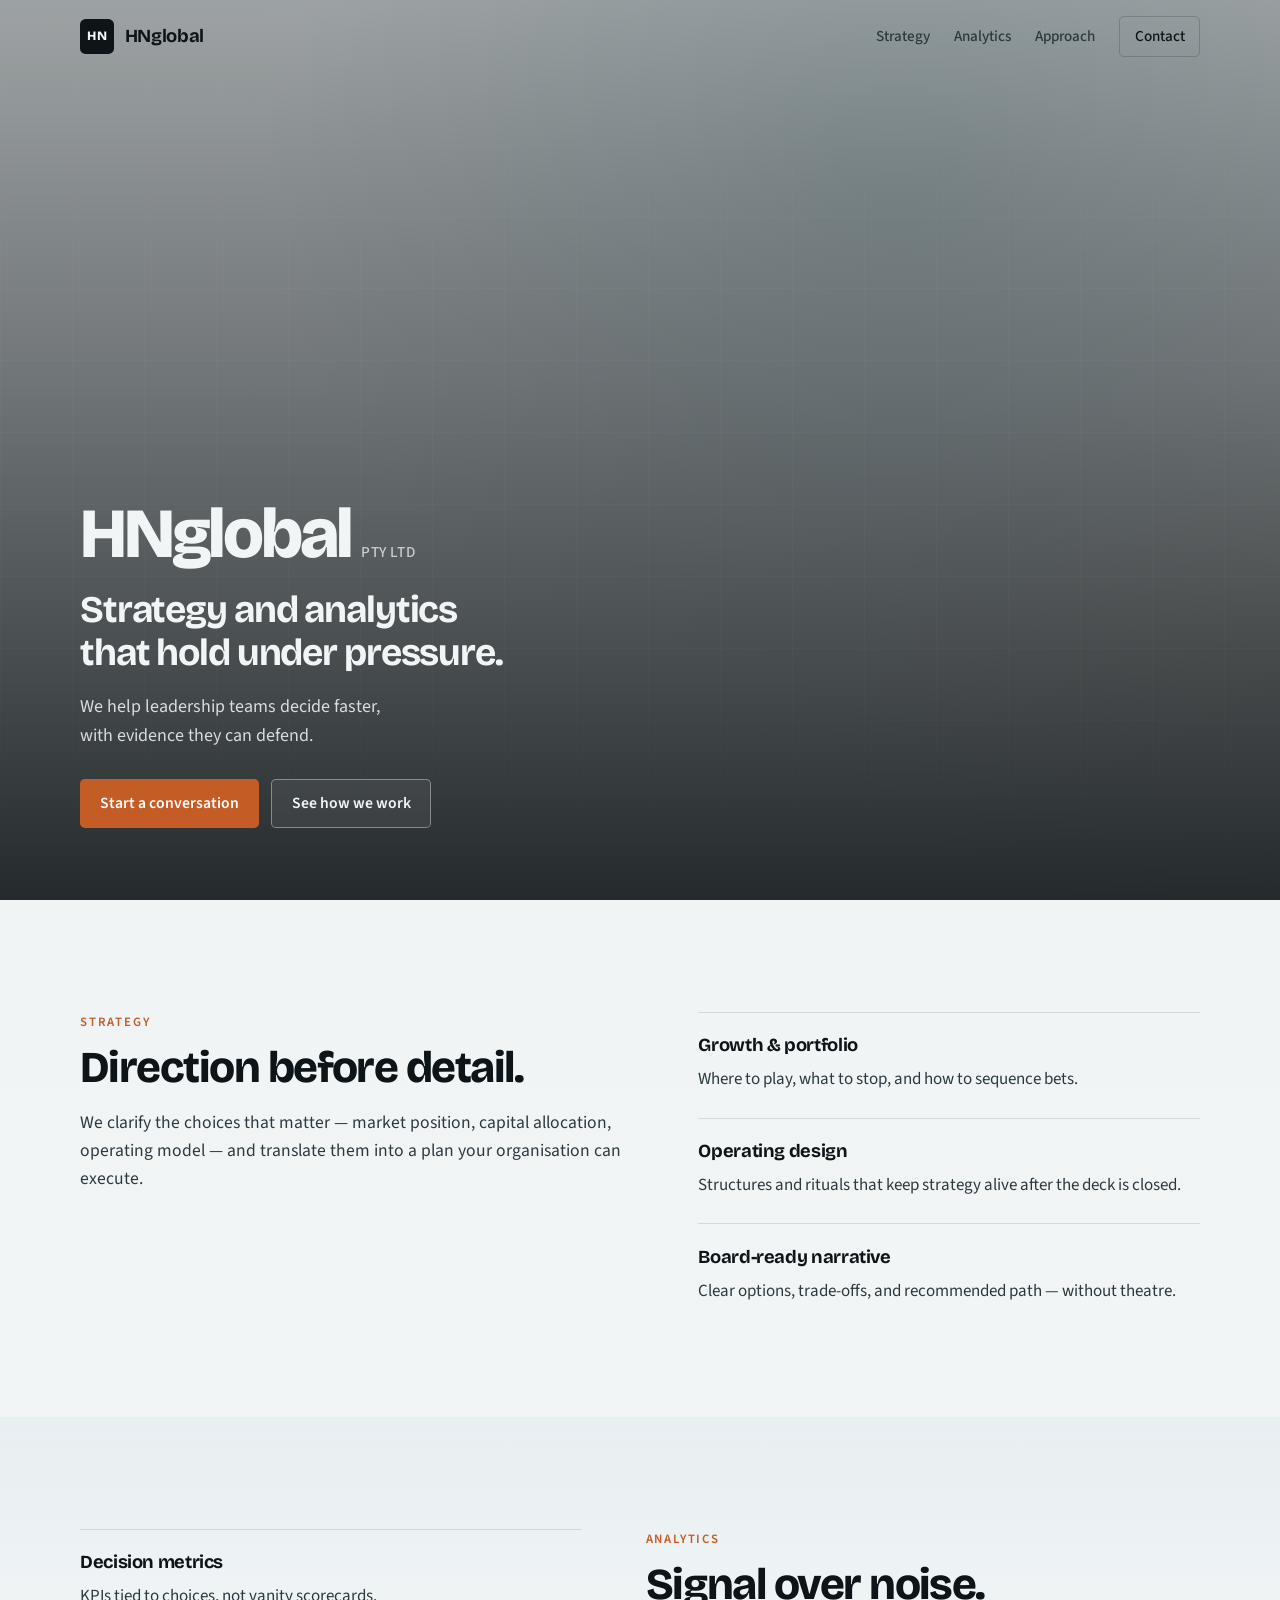
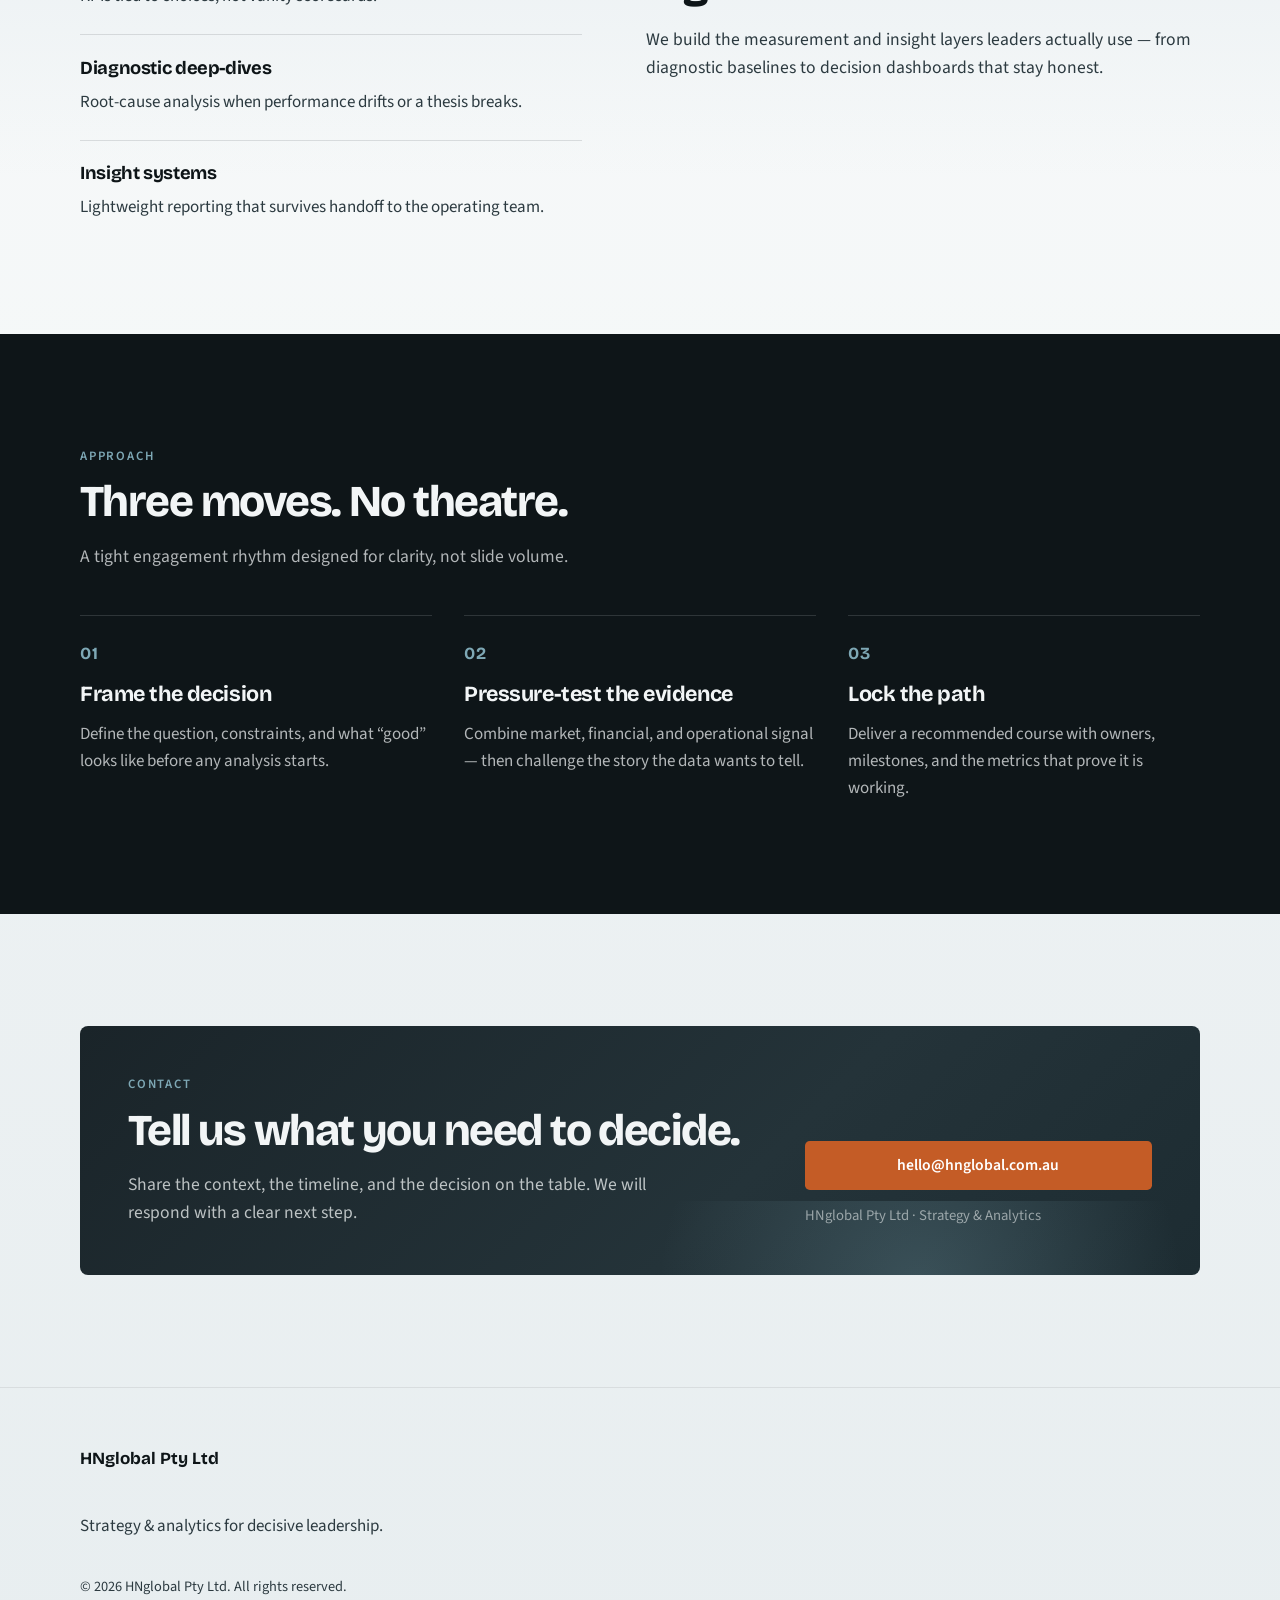
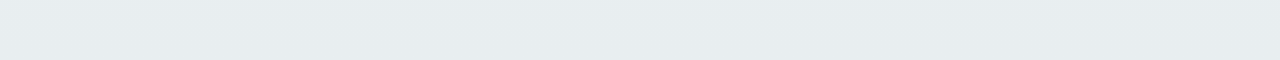
==== commit eabf74e2: "Add HNglobal Pty Ltd strategy and analytics website Replace the root landing page with a brand-led m" ====
--- a/index.html
+++ b/index.html
@@ -3,202 +3,179 @@
 <head>
   <meta charset="utf-8" />
   <meta name="viewport" content="width=device-width, initial-scale=1" />
-  <title>Credit Checklist (Static)</title>
+  <meta name="description" content="HNglobal Pty Ltd — strategy and analytics for leaders who need clarity under pressure." />
+  <title>HNglobal Pty Ltd — Strategy &amp; Analytics</title>
+  <link rel="preconnect" href="https://fonts.googleapis.com" />
+  <link rel="preconnect" href="https://fonts.gstatic.com" crossorigin />
+  <link href="https://fonts.googleapis.com/css2?family=Bricolage+Grotesque:opsz,wght@12..96,500;12..96,700;12..96,800&family=Source+Sans+3:wght@400;500;600&display=swap" rel="stylesheet" />
   <link rel="stylesheet" href="./styles.css" />
 </head>
 <body>
-  <div class="app">
-    <header class="toolbar" role="banner">
-      <div class="toolbar-left">
-        <div class="app-title">Credit Checklist</div>
-        <div class="app-subtitle">Static (open <span class="mono">index.html</span>) • Local-only storage • No libraries</div>
+  <a class="skip-link" href="#main">Skip to content</a>
+
+  <header class="site-header" data-reveal>
+    <div class="shell header-inner">
+      <a class="logo" href="#top" aria-label="HNglobal home">
+        <span class="logo-mark" aria-hidden="true">HN</span>
+        <span class="logo-text">HNglobal</span>
+      </a>
+      <nav class="nav" aria-label="Primary">
+        <a href="#strategy">Strategy</a>
+        <a href="#analytics">Analytics</a>
+        <a href="#approach">Approach</a>
+        <a class="nav-cta" href="#contact">Contact</a>
+      </nav>
+      <button class="nav-toggle" type="button" aria-expanded="false" aria-controls="mobile-nav" aria-label="Open menu">
+        <span></span><span></span>
+      </button>
+    </div>
+    <div id="mobile-nav" class="mobile-nav" hidden>
+      <a href="#strategy">Strategy</a>
+      <a href="#analytics">Analytics</a>
+      <a href="#approach">Approach</a>
+      <a href="#contact">Contact</a>
+    </div>
+  </header>
+
+  <main id="main">
+    <section class="hero" id="top" aria-label="Introduction">
+      <div class="hero-media" aria-hidden="true">
+        <img
+          src="https://images.unsplash.com/photo-1486406146926-c627a92ad1ab?auto=format&fit=crop&w=2400&q=80"
+          alt=""
+          width="2400"
+          height="1600"
+          fetchpriority="high"
+        />
+        <div class="hero-veil"></div>
+        <div class="hero-grid"></div>
       </div>
 
-      <div class="toolbar-actions">
-        <input id="dealFileInput" type="file" accept="application/json,.json" hidden />
-        <input id="checklistImportInput" type="file" accept="application/json,.json" hidden />
-
-        <button class="btn" id="btnUploadDeal" type="button">Upload Deal File</button>
-        <button class="btn" id="btnLoadSample" type="button">Load Sample Deal</button>
-        <button class="btn" id="btnAiAutofill" type="button">AI Autofill (Demo)</button>
-
-        <button class="btn" id="btnImportChecklist" type="button">Import Checklist JSON</button>
-        <button class="btn" id="btnExportCsv" type="button">Export CSV</button>
-        <button class="btn" id="btnExportChecklist" type="button">Export JSON</button>
-
-        <span class="deal-pill" aria-label="Active deal">Deal: <span class="mono" id="dealIdLabel">local-demo</span></span>
-        <button class="btn" id="btnSave" type="button">Save <span class="kbd">Ctrl</span>+<span class="kbd">S</span></button>
-
-        <button class="btn" id="btnAudit" type="button">Checklist Audit</button>
-        <button class="btn" id="btnHistory" type="button">History</button>
-      </div>
-    </header>
-
-    <div class="layout">
-      <!-- Deal Workspace sidebar -->
-      <aside class="sidebar" aria-label="Deal Workspace">
-        <div class="sidebar-header">
-          <strong>Deal Workspace</strong>
-          <div class="sidebar-actions">
-            <button class="btn" id="btnNewDeal" type="button">New Deal</button>
-            <button class="btn" id="btnDuplicateDeal" type="button">Duplicate</button>
-            <button class="btn danger" id="btnDeleteDeal" type="button">Delete</button>
-          </div>
-        </div>
-
-        <div class="sidebar-section">
-          <label class="label" for="dealSearch">Search deals</label>
-          <input class="input" id="dealSearch" type="text" placeholder="Type to search…" />
-        </div>
-
-        <div class="sidebar-section">
-          <div class="label-row">
-            <span class="label">Deals</span>
-            <span class="muted" id="dealCount"></span>
-          </div>
-          <div class="deal-list" id="dealList" role="listbox" aria-label="Deal list"></div>
-        </div>
-
-        <div class="sidebar-section">
-          <div class="label-row">
-            <span class="label">Attachments (local-only)</span>
-            <span class="muted">Metadata saved</span>
-          </div>
-          <div class="muted small">Files are kept in memory for this session only. <strong>Re-upload needed after refresh.</strong></div>
-
-          <input id="attachmentsInput" type="file" multiple accept="application/pdf,application/vnd.ms-excel,application/vnd.openxmlformats-officedocument.spreadsheetml.sheet,image/*" hidden />
-          <div class="row" style="margin-top:8px;">
-            <button class="btn" id="btnAddAttachment" type="button">Add attachment</button>
-            <button class="btn" id="btnClearAttachments" type="button">Clear metadata</button>
-          </div>
-
-          <div class="attachment-list" id="attachmentList" aria-label="Attachment list"></div>
-        </div>
-      </aside>
-
-      <!-- Main sheet -->
-      <main class="sheet" role="main" aria-label="Spreadsheet">
-        <div class="sheet-header">
-          <div class="sheet-title" aria-label="Sheet title">Credit Checklist</div>
-          <div class="sheet-meta" id="sheetMeta">Ready</div>
-        </div>
-
-        <div class="progress" id="progressSummary" aria-label="Progress summary"></div>
-
-        <div class="banner" id="rowCountBanner" role="status" aria-live="polite"></div>
-        <div class="banner sub" id="autofillBanner" role="status" aria-live="polite"></div>
-
-        <div class="bulk" aria-label="Bulk actions">
-          <select class="select" id="sectionSelect" aria-label="Active section">
-            <option value="">Section…</option>
-          </select>
-          <button class="btn" id="btnMarkSectionComplete" type="button">Mark section COMPLETE</button>
-          <button class="btn" id="btnMarkSectionPending" type="button">Mark section PENDING</button>
-          <button class="btn" id="btnMarkAllComplete" type="button">Mark all COMPLETE</button>
-          <button class="btn" id="btnMarkAllPending" type="button">Mark all PENDING</button>
-          <button class="btn" id="btnReset" type="button">Reset to defaults</button>
-          <button class="btn" id="btnClearSaved" type="button">Clear saved state</button>
-        </div>
-
-        <div class="grid-wrap" role="region" aria-label="Credit Checklist table" tabindex="0">
-          <table class="grid" aria-label="Credit Checklist">
-            <colgroup>
-              <col class="col-item" />
-              <col class="col-status" />
-              <col class="col-check" />
-              <col class="col-comments" />
-            </colgroup>
-            <thead>
-              <tr>
-                <th scope="col">ITEM / DESCRIPTION</th>
-                <th scope="col">STATUS</th>
-                <th scope="col">CHECK</th>
-                <th scope="col">COMMENTS</th>
-              </tr>
-            </thead>
-            <tbody id="gridBody"></tbody>
-          </table>
-        </div>
-
-        <footer class="tabs" role="navigation" aria-label="Sheets">
-          <button class="tab" type="button" data-sheet="ScenarioSub 2nd Mortgage">ScenarioSub 2nd Mortgage</button>
-          <button class="tab" type="button" data-sheet="ScenarioSub Blended Mortgage">ScenarioSub Blended Mortgage</button>
-          <button class="tab" type="button" data-sheet="Valuation Check">Valuation Check</button>
-          <button class="tab active" type="button" data-sheet="Credit Checklist" aria-current="page">Credit Checklist</button>
-          <button class="tab" type="button" data-sheet="Valuation Reliability Scorecard">Valuation Reliability Scorecard</button>
-          <button class="tab" type="button" data-sheet="SOP">SOP</button>
-          <button class="tab" type="button" data-sheet="Credit Committee Summary">Credit Committee Summary</button>
-          <button class="tab" type="button" data-sheet="Upfront Legal Fees Invoice">Upfront Legal Fees Invoice</button>
-        </footer>
-      </main>
-    </div>
-
-    <!-- Checklist Audit modal -->
-    <div class="modal" id="auditModal" aria-hidden="true" role="dialog" aria-label="Checklist Audit">
-      <div class="modal-panel">
-        <div class="modal-header">
-          <strong>Checklist Audit</strong>
-          <div class="spacer"></div>
-          <button class="btn" id="btnAuditClose" type="button">Close <span class="kbd">Esc</span></button>
-        </div>
-        <div class="modal-body">
-          <pre class="audit-pre" id="auditOutput" aria-label="Audit output"></pre>
+      <div class="shell hero-content">
+        <p class="brand-lockup" data-reveal>
+          <span class="brand-name">HNglobal</span>
+          <span class="brand-legal">Pty Ltd</span>
+        </p>
+        <h1 class="hero-title" data-reveal data-delay="1">
+          Strategy and analytics that hold under pressure.
+        </h1>
+        <p class="hero-lede" data-reveal data-delay="2">
+          We help leadership teams decide faster, with evidence they can defend.
+        </p>
+        <div class="hero-actions" data-reveal data-delay="3">
+          <a class="btn btn-primary" href="#contact">Start a conversation</a>
+          <a class="btn btn-ghost" href="#approach">See how we work</a>
         </div>
       </div>
-    </div>
+    </section>
 
-    <!-- History modal -->
-    <div class="modal" id="historyModal" aria-hidden="true" role="dialog" aria-label="History">
-      <div class="modal-panel">
-        <div class="modal-header">
-          <strong>History</strong>
-          <div class="spacer"></div>
-          <button class="btn" id="btnHistoryClose" type="button">Close <span class="kbd">Esc</span></button>
+    <section class="section focus" id="strategy">
+      <div class="shell focus-layout">
+        <div class="focus-copy" data-reveal>
+          <p class="section-kicker">Strategy</p>
+          <h2>Direction before detail.</h2>
+          <p>
+            We clarify the choices that matter — market position, capital allocation,
+            operating model — and translate them into a plan your organisation can execute.
+          </p>
         </div>
-        <div class="modal-body">
-          <div class="row">
-            <div>
-              <label class="label" for="historyFilter">Filter</label>
-              <input class="input" id="historyFilter" type="text" placeholder="itemId contains…" />
-            </div>
-            <div>
-              <label class="label" for="historyField">Field</label>
-              <select class="select" id="historyField">
-                <option value="">All</option>
-                <option value="status">status</option>
-                <option value="comment">comment</option>
-              </select>
-            </div>
-          </div>
-          <div class="row" style="margin-top:10px;">
-            <button class="btn" id="btnHistoryExport" type="button">Export History JSON</button>
-            <button class="btn" id="btnHistoryClear" type="button">Clear History</button>
-          </div>
-          <pre class="audit-pre" id="historyOutput" aria-label="History output" style="margin-top:10px;"></pre>
+        <ul class="focus-points" data-reveal data-delay="1">
+          <li>
+            <strong>Growth &amp; portfolio</strong>
+            <span>Where to play, what to stop, and how to sequence bets.</span>
+          </li>
+          <li>
+            <strong>Operating design</strong>
+            <span>Structures and rituals that keep strategy alive after the deck is closed.</span>
+          </li>
+          <li>
+            <strong>Board-ready narrative</strong>
+            <span>Clear options, trade-offs, and recommended path — without theatre.</span>
+          </li>
+        </ul>
+      </div>
+    </section>
+
+    <section class="section focus alt" id="analytics">
+      <div class="shell focus-layout reverse">
+        <div class="focus-copy" data-reveal>
+          <p class="section-kicker">Analytics</p>
+          <h2>Signal over noise.</h2>
+          <p>
+            We build the measurement and insight layers leaders actually use —
+            from diagnostic baselines to decision dashboards that stay honest.
+          </p>
+        </div>
+        <ul class="focus-points" data-reveal data-delay="1">
+          <li>
+            <strong>Decision metrics</strong>
+            <span>KPIs tied to choices, not vanity scorecards.</span>
+          </li>
+          <li>
+            <strong>Diagnostic deep-dives</strong>
+            <span>Root-cause analysis when performance drifts or a thesis breaks.</span>
+          </li>
+          <li>
+            <strong>Insight systems</strong>
+            <span>Lightweight reporting that survives handoff to the operating team.</span>
+          </li>
+        </ul>
+      </div>
+    </section>
+
+    <section class="section approach" id="approach">
+      <div class="shell">
+        <div class="approach-intro" data-reveal>
+          <p class="section-kicker">Approach</p>
+          <h2>Three moves. No theatre.</h2>
+          <p>A tight engagement rhythm designed for clarity, not slide volume.</p>
+        </div>
+        <ol class="steps">
+          <li data-reveal>
+            <span class="step-num">01</span>
+            <h3>Frame the decision</h3>
+            <p>Define the question, constraints, and what “good” looks like before any analysis starts.</p>
+          </li>
+          <li data-reveal data-delay="1">
+            <span class="step-num">02</span>
+            <h3>Pressure-test the evidence</h3>
+            <p>Combine market, financial, and operational signal — then challenge the story the data wants to tell.</p>
+          </li>
+          <li data-reveal data-delay="2">
+            <span class="step-num">03</span>
+            <h3>Lock the path</h3>
+            <p>Deliver a recommended course with owners, milestones, and the metrics that prove it is working.</p>
+          </li>
+        </ol>
+      </div>
+    </section>
+
+    <section class="section contact" id="contact">
+      <div class="shell contact-panel" data-reveal>
+        <div class="contact-copy">
+          <p class="section-kicker light">Contact</p>
+          <h2>Tell us what you need to decide.</h2>
+          <p>
+            Share the context, the timeline, and the decision on the table.
+            We will respond with a clear next step.
+          </p>
+        </div>
+        <div class="contact-actions">
+          <a class="btn btn-primary" href="mailto:hello@hnglobal.com.au">hello@hnglobal.com.au</a>
+          <p class="contact-note">HNglobal Pty Ltd · Strategy &amp; Analytics</p>
         </div>
       </div>
+    </section>
+  </main>
+
+  <footer class="site-footer">
+    <div class="shell footer-inner">
+      <p><strong>HNglobal Pty Ltd</strong></p>
+      <p>Strategy &amp; analytics for decisive leadership.</p>
+      <p class="footer-meta">&copy; <span id="year"></span> HNglobal Pty Ltd. All rights reserved.</p>
     </div>
+  </footer>
 
-    <!-- AI Autofill preview modal -->
-    <div class="modal" id="aiModal" aria-hidden="true" role="dialog" aria-label="AI Autofill Preview">
-      <div class="modal-panel">
-        <div class="modal-header">
-          <strong>AI Autofill Preview (Demo)</strong>
-          <div class="spacer"></div>
-          <button class="btn" id="btnAiClose" type="button">Close <span class="kbd">Esc</span></button>
-        </div>
-        <div class="modal-body">
-          <div class="muted small">This is a demo preview. It simulates extraction and proposes status changes.</div>
-          <div class="row" style="margin-top:10px;">
-            <button class="btn" id="btnAiApply" type="button">Apply</button>
-            <button class="btn" id="btnAiCancel" type="button">Cancel</button>
-          </div>
-          <pre class="audit-pre" id="aiOutput" aria-label="AI preview output" style="margin-top:10px;"></pre>
-        </div>
-      </div>
-    </div>
-  </div>
-
-  <script type="module" src="./app.js"></script>
+  <script src="./site.js" defer></script>
 </body>
 </html>
--- a/styles.css
+++ b/styles.css
@@ -1,403 +1,619 @@
-/* Excel-like spreadsheet styling (static, no libraries) */
-
-:root{
-  --excel-bg: #f3f3f3;
-  --sheet-bg: #ffffff;
-  --grid-line: #d9d9d9;
-  --header-bg: #f2f2f2;
-  --section-bg: #e6e6e6;
-  --title-red: #c00000;
-
-  --pending: #fff2cc;
-  --complete: #d9ead3;
-  --na: #eeeeee;
-
-  --text: #111;
-  --muted: #555;
-
-  --tab-bg: #e8e8e8;
-  --tab-border: #cfcfcf;
-  --tab-active: #ffffff;
-
-  --font: Calibri, "Segoe UI", Arial, sans-serif;
-  --mono: ui-monospace, SFMono-Regular, Menlo, Monaco, Consolas, "Liberation Mono", "Courier New", monospace;
-}
-
-*{ box-sizing: border-box; }
-html, body{ height: 100%; }
-body{
+:root {
+  --ink: #0e1518;
+  --ink-soft: #1a2429;
+  --slate: #2c3a40;
+  --mist: #d7e0e4;
+  --paper: #f2f5f6;
+  --glacier: #7ea8b5;
+  --signal: #c45c26;
+  --signal-deep: #9a4318;
+  --veil: rgba(8, 14, 17, 0.72);
+  --font-display: "Bricolage Grotesque", Georgia, serif;
+  --font-body: "Source Sans 3", "Segoe UI", sans-serif;
+  --shell: min(1120px, calc(100% - 2.5rem));
+  --ease: cubic-bezier(0.22, 1, 0.36, 1);
+}
+
+*,
+*::before,
+*::after {
+  box-sizing: border-box;
+}
+
+html {
+  scroll-behavior: smooth;
+}
+
+body {
   margin: 0;
-  background: var(--excel-bg);
-  color: var(--text);
-  font-family: var(--font);
-}
-
-.mono{ font-family: var(--mono); }
-
-.app{
-  display: grid;
-  grid-template-rows: auto 1fr;
-  min-height: 100vh;
-}
-
-/* Top toolbar */
-.toolbar{
-  display:flex;
-  align-items:center;
-  justify-content:space-between;
-  gap: 12px;
-  padding: 10px 12px;
-  background: #ffffff;
-  border-bottom: 1px solid var(--grid-line);
-}
-
-.toolbar-left{ display:flex; flex-direction:column; gap:2px; }
-.app-title{ font-weight: 700; font-size: 14px; }
-.app-subtitle{ font-size: 12px; color: var(--muted); }
-
-.toolbar-actions{ display:flex; gap:8px; flex-wrap:wrap; justify-content:flex-end; align-items:center; }
-
-.deal-pill{
-  display:inline-flex;
-  align-items:center;
-  gap:6px;
-  border: 1px solid var(--grid-line);
-  background: #fff;
-  padding: 7px 10px;
-  font-size: 12px;
-}
-
-.btn{
-  appearance:none;
-  border: 1px solid var(--grid-line);
-  background: #fafafa;
-  padding: 8px 10px;
-  font-size: 12px;
-  cursor: pointer;
-}
-.btn:hover{ background: #f0f0f0; }
-.btn.danger{ border-color: #e0a0a0; background: #fff5f5; }
-
-.kbd{
-  font-family: var(--mono);
-  font-size: 11px;
-  padding: 2px 6px;
-  border-radius: 6px;
-  border: 1px solid var(--grid-line);
-  background: #fff;
-  color: var(--muted);
-}
-
-.select{
-  border: 1px solid var(--grid-line);
-  background: #fff;
-  padding: 7px 10px;
-  font-size: 12px;
-}
-
-.input{
-  width: 100%;
-  border: 1px solid var(--grid-line);
-  background: #fff;
-  padding: 7px 10px;
-  font-size: 12px;
-}
-
-.label{ font-size: 12px; color: var(--muted); }
-.label-row{ display:flex; align-items:baseline; justify-content:space-between; gap: 8px; }
-.muted{ color: var(--muted); }
-.small{ font-size: 12px; }
-
-.row{ display:grid; grid-template-columns: 1fr 1fr; gap: 10px; }
-
-.layout{
-  display:grid;
-  grid-template-columns: 320px 1fr;
-  min-height: calc(100vh - 54px);
-}
-@media (max-width: 1100px){
-  .layout{ grid-template-columns: 1fr; }
-}
-
-/* Sidebar */
-.sidebar{
-  background: #fff;
-  border-right: 1px solid var(--grid-line);
-  padding: 12px;
-  overflow:auto;
-}
-
-.sidebar-header{ display:flex; align-items:flex-start; justify-content:space-between; gap: 10px; }
-.sidebar-actions{ display:flex; gap: 6px; flex-wrap:wrap; justify-content:flex-end; }
-
-.sidebar-section{ margin-top: 12px; }
-
-.deal-list{
-  border: 1px solid var(--grid-line);
-  background: #fff;
-  max-height: 240px;
-  overflow:auto;
-}
-
-.deal-item{
-  padding: 8px 10px;
-  border-bottom: 1px solid var(--grid-line);
-  cursor: pointer;
-}
-.deal-item:last-child{ border-bottom:none; }
-.deal-item:hover{ background: #f6f9ff; }
-.deal-item.active{ background: #e7f0ff; font-weight: 700; }
-.deal-item .meta{ font-size: 11px; color: var(--muted); margin-top: 2px; }
-
-.attachment-list{
-  border: 1px solid var(--grid-line);
-  background: #fff;
-  max-height: 180px;
-  overflow:auto;
-  margin-top: 8px;
-}
-
-.attachment-item{
-  padding: 8px 10px;
-  border-bottom: 1px solid var(--grid-line);
-}
-.attachment-item:last-child{ border-bottom:none; }
-.attachment-item .meta{ font-size: 11px; color: var(--muted); margin-top: 2px; }
-.attachment-item .actions{ margin-top: 6px; display:flex; gap: 6px; }
-
-/* Sheet */
-.sheet{
-  padding: 10px 12px 12px;
-}
-
-.sheet-header{
-  background: var(--sheet-bg);
-  border: 1px solid var(--grid-line);
-  padding: 8px 10px;
-  display:flex;
-  align-items:baseline;
-  justify-content:space-between;
-  gap: 12px;
-}
-
-.sheet-title{
-  font-size: 20px;
+  color: var(--ink);
+  background:
+    radial-gradient(1200px 600px at 10% -10%, rgba(126, 168, 181, 0.18), transparent 60%),
+    radial-gradient(900px 500px at 100% 20%, rgba(196, 92, 38, 0.08), transparent 55%),
+    linear-gradient(180deg, #eef2f3 0%, var(--paper) 40%, #e8eef0 100%);
+  font-family: var(--font-body);
+  font-size: 1.0625rem;
+  line-height: 1.6;
+  text-rendering: optimizeLegibility;
+}
+
+img {
+  max-width: 100%;
+  display: block;
+}
+
+a {
+  color: inherit;
+}
+
+.skip-link {
+  position: absolute;
+  left: 1rem;
+  top: -4rem;
+  z-index: 100;
+  padding: 0.65rem 1rem;
+  background: var(--ink);
+  color: var(--paper);
+  text-decoration: none;
+  border-radius: 0.25rem;
+}
+
+.skip-link:focus {
+  top: 1rem;
+}
+
+.shell {
+  width: var(--shell);
+  margin-inline: auto;
+}
+
+.site-header {
+  position: fixed;
+  inset: 0 0 auto;
+  z-index: 50;
+  padding: 1rem 0;
+  transition: background 0.35s var(--ease), backdrop-filter 0.35s var(--ease), border-color 0.35s var(--ease);
+  border-bottom: 1px solid transparent;
+}
+
+.site-header.is-scrolled {
+  background: rgba(242, 245, 246, 0.88);
+  backdrop-filter: blur(12px);
+  border-bottom-color: rgba(14, 21, 24, 0.08);
+}
+
+.header-inner {
+  display: flex;
+  align-items: center;
+  justify-content: space-between;
+  gap: 1rem;
+}
+
+.logo {
+  display: inline-flex;
+  align-items: center;
+  gap: 0.65rem;
+  text-decoration: none;
+}
+
+.logo-mark {
+  display: grid;
+  place-items: center;
+  width: 2.15rem;
+  height: 2.15rem;
+  border-radius: 0.35rem;
+  background: var(--ink);
+  color: var(--paper);
+  font-family: var(--font-display);
+  font-weight: 800;
+  font-size: 0.8rem;
+  letter-spacing: 0.04em;
+}
+
+.logo-text {
+  font-family: var(--font-display);
   font-weight: 700;
-  color: var(--title-red);
-}
-
-.sheet-meta{ font-size: 12px; color: var(--muted); }
-
-.progress{
-  margin-top: 8px;
-  background: var(--sheet-bg);
-  border: 1px solid var(--grid-line);
-  padding: 8px 10px;
-}
-
-.progress .overall{
-  display:flex;
-  align-items:center;
-  justify-content:space-between;
-  gap: 10px;
-  font-size: 12px;
-  margin-bottom: 8px;
-}
-
-.progress .bar{
-  height: 10px;
-  border: 1px solid var(--grid-line);
-  background: #f7f7f7;
-}
-.progress .bar > div{ height: 100%; width: 0%; background: #9bbcff; }
-
-.progress .sections{ display:flex; flex-direction:column; gap: 8px; }
-.progress .section-row{ cursor:pointer; }
-.progress .section-row:hover{ background: #f6f9ff; }
-.progress .section-row .head{ display:flex; align-items:center; justify-content:space-between; font-size: 12px; padding: 4px 0; }
-.progress .section-row .head .name{ font-weight: 700; }
-
-.banner{
-  margin-top: 8px;
-  background: var(--sheet-bg);
-  border: 1px solid var(--grid-line);
-  padding: 6px 10px;
-  font-size: 12px;
-  color: #333;
-}
-.banner.sub{ color: var(--muted); }
-.banner.ok{ color: #1b5e20; }
-.banner.bad{ color: #8a1f11; }
-
-.bulk{
-  margin-top: 8px;
-  display:flex;
-  gap: 8px;
-  flex-wrap:wrap;
-  align-items:center;
-  background: var(--sheet-bg);
-  border: 1px solid var(--grid-line);
-  padding: 8px 10px;
-}
-
-.grid-wrap{
-  margin-top: 8px;
-  background: var(--sheet-bg);
-  border: 1px solid var(--grid-line);
-  overflow: auto;
-  max-height: calc(100vh - 300px);
-}
-
-.grid{
-  border-collapse: collapse;
-  width: 100%;
-  table-layout: fixed;
-}
-
-.grid thead th{
-  position: sticky;
-  top: 0;
-  z-index: 3;
-  background: var(--header-bg);
-  border-bottom: 1px solid var(--grid-line);
-}
-
-.grid thead th:first-child{
-  left: 0;
-  z-index: 5;
-  position: sticky;
-  background: var(--header-bg);
-}
-
-.grid td:first-child{
-  position: sticky;
-  left: 0;
-  z-index: 2;
-  background: #fff;
-}
-
-.grid tbody tr:not(.tr-section):hover td{ background: #f6f9ff; }
-.grid tbody tr:not(.tr-section):hover td:first-child{ background: #f6f9ff; }
-
-.grid th, .grid td{
-  border: 1px solid var(--grid-line);
-  padding: 6px 8px;
-  font-size: 12px;
-  vertical-align: middle;
-  background: #fff;
-}
-
-.grid th{ text-align: left; font-weight: 700; letter-spacing: .2px; }
-
-/* Column widths */
-.col-item{ width: 52%; }
-.col-status{ width: 12%; }
-.col-check{ width: 12%; }
-.col-comments{ width: 24%; }
-
-/* Section header rows */
-.tr-section td{
-  background: var(--section-bg) !important;
-  font-weight: 700;
-  text-transform: uppercase;
-  letter-spacing: .6px;
-  color: #333;
-}
-
-/* Status cell conditional formatting */
-.status-cell{
-  font-weight: 700;
-  text-align: center;
-}
-.status-pending{ background: var(--pending) !important; }
-.status-complete{ background: var(--complete) !important; }
-.status-na{ background: var(--na) !important; }
-
-.status-select{
-  width: 100%;
-  border: none;
-  background: transparent;
-  font: inherit;
-  font-weight: 700;
-  outline: none;
-  text-align: center;
-}
-
-.comment-input{
-  width: 100%;
-  border: none;
-  outline: none;
-  font: inherit;
-  background: transparent;
-}
-
-/* Sheet tabs */
-.tabs{
-  margin-top: 10px;
-  display:flex;
-  gap: 2px;
-  padding: 8px 10px;
-  border: 1px solid var(--grid-line);
-  background: #f7f7f7;
-  overflow-x: auto;
-}
-
-.tab{
-  flex: 0 0 auto;
-  border: 1px solid var(--tab-border);
-  background: var(--tab-bg);
-  padding: 6px 10px;
-  font-size: 12px;
-  cursor: pointer;
-  white-space: nowrap;
-}
-
-.tab.active{
-  background: var(--tab-active);
-  font-weight: 700;
-  box-shadow: inset 0 2px 0 rgba(0,0,0,.08);
-}
-
-/* Modal */
-.modal{
-  position: fixed;
-  inset: 0;
+  font-size: 1.15rem;
+  letter-spacing: -0.02em;
+}
+
+.nav {
   display: none;
   align-items: center;
+  gap: 1.5rem;
+}
+
+.nav a {
+  text-decoration: none;
+  font-weight: 500;
+  font-size: 0.95rem;
+  color: var(--slate);
+  transition: color 0.2s ease;
+}
+
+.nav a:hover,
+.nav a:focus-visible {
+  color: var(--ink);
+}
+
+.nav-cta {
+  padding: 0.45rem 0.9rem;
+  border: 1px solid rgba(14, 21, 24, 0.18);
+  border-radius: 0.3rem;
+  color: var(--ink) !important;
+}
+
+.nav-toggle {
+  width: 2.5rem;
+  height: 2.5rem;
+  border: 0;
+  background: transparent;
+  display: grid;
+  gap: 0.4rem;
+  align-content: center;
+  cursor: pointer;
+  padding: 0.5rem;
+}
+
+.nav-toggle span {
+  display: block;
+  height: 2px;
+  background: var(--ink);
+  transition: transform 0.25s var(--ease), opacity 0.2s ease;
+}
+
+.nav-toggle[aria-expanded="true"] span:first-child {
+  transform: translateY(5px) rotate(45deg);
+}
+
+.nav-toggle[aria-expanded="true"] span:last-child {
+  transform: translateY(-5px) rotate(-45deg);
+}
+
+.mobile-nav {
+  display: grid;
+  gap: 0.25rem;
+  padding: 0.75rem 1.25rem 1.25rem;
+  background: rgba(242, 245, 246, 0.96);
+  border-bottom: 1px solid rgba(14, 21, 24, 0.08);
+}
+
+.mobile-nav a {
+  text-decoration: none;
+  padding: 0.75rem 0.5rem;
+  font-weight: 600;
+  font-family: var(--font-display);
+}
+
+.mobile-nav[hidden] {
+  display: none;
+}
+
+.hero {
+  position: relative;
+  min-height: 100svh;
+  display: grid;
+  align-items: end;
+  color: var(--paper);
+  overflow: hidden;
+}
+
+.hero-media {
+  position: absolute;
+  inset: 0;
+}
+
+.hero-media img {
+  width: 100%;
+  height: 100%;
+  object-fit: cover;
+  transform: scale(1.06);
+  animation: hero-drift 28s var(--ease) infinite alternate;
+}
+
+.hero-veil {
+  position: absolute;
+  inset: 0;
+  background:
+    linear-gradient(180deg, rgba(8, 14, 17, 0.35) 0%, rgba(8, 14, 17, 0.55) 42%, rgba(8, 14, 17, 0.88) 100%),
+    radial-gradient(ellipse at 70% 20%, rgba(126, 168, 181, 0.28), transparent 50%);
+}
+
+.hero-grid {
+  position: absolute;
+  inset: 0;
+  background-image:
+    linear-gradient(rgba(242, 245, 246, 0.05) 1px, transparent 1px),
+    linear-gradient(90deg, rgba(242, 245, 246, 0.05) 1px, transparent 1px);
+  background-size: 72px 72px;
+  mask-image: linear-gradient(180deg, transparent, #000 30%, #000 70%, transparent);
+  opacity: 0.45;
+  animation: grid-shift 18s linear infinite;
+}
+
+.hero-content {
+  position: relative;
+  z-index: 1;
+  padding: 7.5rem 0 4.5rem;
+  max-width: 42rem;
+  margin-left: max(1.25rem, calc((100% - var(--shell)) / 2));
+  margin-right: auto;
+  width: min(42rem, calc(100% - 2.5rem));
+}
+
+.brand-lockup {
+  display: flex;
+  align-items: baseline;
+  gap: 0.65rem;
+  margin: 0 0 1.25rem;
+}
+
+.brand-name {
+  font-family: var(--font-display);
+  font-weight: 800;
+  font-size: clamp(2.6rem, 8vw, 4.4rem);
+  line-height: 0.95;
+  letter-spacing: -0.045em;
+}
+
+.brand-legal {
+  font-size: 0.95rem;
+  font-weight: 500;
+  opacity: 0.75;
+  letter-spacing: 0.04em;
+  text-transform: uppercase;
+}
+
+.hero-title {
+  margin: 0;
+  font-family: var(--font-display);
+  font-weight: 700;
+  font-size: clamp(1.55rem, 3.6vw, 2.35rem);
+  line-height: 1.15;
+  letter-spacing: -0.03em;
+  max-width: 18ch;
+}
+
+.hero-lede {
+  margin: 1.15rem 0 0;
+  font-size: 1.125rem;
+  max-width: 34ch;
+  color: rgba(242, 245, 246, 0.86);
+}
+
+.hero-actions {
+  display: flex;
+  flex-wrap: wrap;
+  gap: 0.75rem;
+  margin-top: 1.75rem;
+}
+
+.btn {
+  display: inline-flex;
+  align-items: center;
   justify-content: center;
-  background: rgba(0,0,0,.35);
-  padding: 14px;
-  z-index: 999;
-}
-.modal[aria-hidden="false"]{ display:flex; }
-
-.modal-panel{
-  width: min(980px, 100%);
-  max-height: min(80vh, 760px);
-  display:flex;
-  flex-direction:column;
-  background: #fff;
-  border: 1px solid var(--grid-line);
-  box-shadow: 0 10px 30px rgba(0,0,0,.20);
-}
-
-.modal-header{
-  display:flex;
-  align-items:center;
-  gap: 10px;
-  padding: 10px 12px;
-  border-bottom: 1px solid var(--grid-line);
-  background: var(--header-bg);
-}
-
-.modal-body{ padding: 10px 12px; overflow:auto; }
-
-.audit-pre{
-  margin:0;
-  white-space: pre-wrap;
-  font-family: var(--mono);
-  font-size: 12px;
-  line-height: 1.45;
-}
-
-.spacer{ flex: 1; }
+  min-height: 2.85rem;
+  padding: 0.7rem 1.2rem;
+  border-radius: 0.3rem;
+  text-decoration: none;
+  font-weight: 600;
+  font-size: 0.98rem;
+  transition: transform 0.2s var(--ease), background 0.2s ease, color 0.2s ease, border-color 0.2s ease;
+}
+
+.btn:hover {
+  transform: translateY(-1px);
+}
+
+.btn:active {
+  transform: translateY(0);
+}
+
+.btn-primary {
+  background: var(--signal);
+  color: #fff;
+  border: 1px solid transparent;
+}
+
+.btn-primary:hover,
+.btn-primary:focus-visible {
+  background: var(--signal-deep);
+}
+
+.btn-ghost {
+  border: 1px solid rgba(242, 245, 246, 0.4);
+  color: var(--paper);
+  background: rgba(242, 245, 246, 0.06);
+}
+
+.btn-ghost:hover,
+.btn-ghost:focus-visible {
+  background: rgba(242, 245, 246, 0.14);
+  border-color: rgba(242, 245, 246, 0.7);
+}
+
+.section {
+  padding: clamp(4.5rem, 10vw, 7rem) 0;
+}
+
+.section-kicker {
+  margin: 0 0 0.75rem;
+  font-size: 0.8rem;
+  font-weight: 600;
+  letter-spacing: 0.14em;
+  text-transform: uppercase;
+  color: var(--signal);
+}
+
+.section-kicker.light {
+  color: var(--glacier);
+}
+
+.focus h2,
+.approach h2,
+.contact h2 {
+  margin: 0;
+  font-family: var(--font-display);
+  font-weight: 750;
+  font-size: clamp(1.9rem, 4vw, 2.75rem);
+  letter-spacing: -0.035em;
+  line-height: 1.1;
+}
+
+.focus-copy p:not(.section-kicker),
+.approach-intro p:not(.section-kicker),
+.contact-copy p:not(.section-kicker) {
+  margin: 1rem 0 0;
+  color: var(--slate);
+  max-width: 36rem;
+  font-size: 1.1rem;
+}
+
+.focus-layout {
+  display: grid;
+  gap: 2.5rem;
+}
+
+.focus-points {
+  list-style: none;
+  margin: 0;
+  padding: 0;
+  display: grid;
+  gap: 1.5rem;
+}
+
+.focus-points li {
+  display: grid;
+  gap: 0.35rem;
+  padding-top: 1.15rem;
+  border-top: 1px solid rgba(14, 21, 24, 0.12);
+}
+
+.focus-points strong {
+  font-family: var(--font-display);
+  font-size: 1.15rem;
+  letter-spacing: -0.02em;
+}
+
+.focus-points span {
+  color: var(--slate);
+}
+
+.focus.alt {
+  background:
+    linear-gradient(180deg, rgba(126, 168, 181, 0.12), transparent 70%),
+    rgba(255, 255, 255, 0.35);
+}
+
+.approach {
+  background: var(--ink);
+  color: var(--paper);
+}
+
+.approach .section-kicker {
+  color: var(--glacier);
+}
+
+.approach-intro p:not(.section-kicker) {
+  color: rgba(242, 245, 246, 0.72);
+}
+
+.approach-intro {
+  max-width: 36rem;
+  margin-bottom: 2.75rem;
+}
+
+.steps {
+  list-style: none;
+  margin: 0;
+  padding: 0;
+  display: grid;
+  gap: 1.75rem;
+}
+
+.steps li {
+  padding-top: 1.25rem;
+  border-top: 1px solid rgba(242, 245, 246, 0.14);
+}
+
+.step-num {
+  display: block;
+  font-family: var(--font-display);
+  font-weight: 700;
+  color: var(--glacier);
+  letter-spacing: 0.08em;
+  margin-bottom: 0.65rem;
+}
+
+.steps h3 {
+  margin: 0;
+  font-family: var(--font-display);
+  font-size: 1.35rem;
+  letter-spacing: -0.02em;
+}
+
+.steps p {
+  margin: 0.55rem 0 0;
+  color: rgba(242, 245, 246, 0.72);
+  max-width: 34rem;
+}
+
+.contact-panel {
+  display: grid;
+  gap: 2rem;
+  padding: clamp(2rem, 5vw, 3rem);
+  background:
+    linear-gradient(135deg, var(--ink-soft), #243339 60%, #1d2c32),
+    var(--ink);
+  color: var(--paper);
+  border-radius: 0.5rem;
+  position: relative;
+  overflow: hidden;
+}
+
+.contact-panel::after {
+  content: "";
+  position: absolute;
+  inset: auto -10% -40% 40%;
+  height: 70%;
+  background: radial-gradient(circle, rgba(126, 168, 181, 0.28), transparent 65%);
+  pointer-events: none;
+}
+
+.contact-copy,
+.contact-actions {
+  position: relative;
+  z-index: 1;
+}
+
+.contact-copy p:not(.section-kicker) {
+  color: rgba(242, 245, 246, 0.75);
+}
+
+.contact-actions {
+  display: grid;
+  gap: 0.85rem;
+  align-content: end;
+}
+
+.contact-note {
+  margin: 0;
+  color: rgba(242, 245, 246, 0.55);
+  font-size: 0.92rem;
+}
+
+.site-footer {
+  padding: 2.5rem 0 3rem;
+  border-top: 1px solid rgba(14, 21, 24, 0.08);
+}
+
+.footer-inner {
+  display: grid;
+  gap: 0.35rem;
+  color: var(--slate);
+}
+
+.footer-inner strong {
+  color: var(--ink);
+  font-family: var(--font-display);
+}
+
+.footer-meta {
+  margin-top: 0.75rem;
+  font-size: 0.9rem;
+}
+
+[data-reveal] {
+  opacity: 0;
+  transform: translateY(18px);
+  transition: opacity 0.7s var(--ease), transform 0.7s var(--ease);
+}
+
+[data-reveal].is-visible {
+  opacity: 1;
+  transform: none;
+}
+
+[data-delay="1"] {
+  transition-delay: 0.1s;
+}
+
+[data-delay="2"] {
+  transition-delay: 0.2s;
+}
+
+[data-delay="3"] {
+  transition-delay: 0.3s;
+}
+
+@keyframes hero-drift {
+  from {
+    transform: scale(1.06) translate3d(0, 0, 0);
+  }
+  to {
+    transform: scale(1.12) translate3d(-1.5%, -1%, 0);
+  }
+}
+
+@keyframes grid-shift {
+  from {
+    background-position: 0 0, 0 0;
+  }
+  to {
+    background-position: 72px 36px, 36px 72px;
+  }
+}
+
+@media (min-width: 768px) {
+  .nav {
+    display: flex;
+  }
+
+  .nav-toggle,
+  .mobile-nav {
+    display: none !important;
+  }
+
+  .focus-layout {
+    grid-template-columns: 1.05fr 0.95fr;
+    align-items: start;
+    gap: 4rem;
+  }
+
+  .focus-layout.reverse {
+    grid-template-columns: 0.95fr 1.05fr;
+  }
+
+  .focus-layout.reverse .focus-copy {
+    order: 2;
+  }
+
+  .steps {
+    grid-template-columns: repeat(3, 1fr);
+    gap: 2rem;
+  }
+
+  .steps li {
+    padding-top: 1.5rem;
+  }
+
+  .contact-panel {
+    grid-template-columns: 1.3fr 0.7fr;
+    align-items: end;
+  }
+}
+
+@media (prefers-reduced-motion: reduce) {
+  html {
+    scroll-behavior: auto;
+  }
+
+  .hero-media img,
+  .hero-grid,
+  [data-reveal] {
+    animation: none !important;
+    transition: none !important;
+    opacity: 1 !important;
+    transform: none !important;
+  }
+}
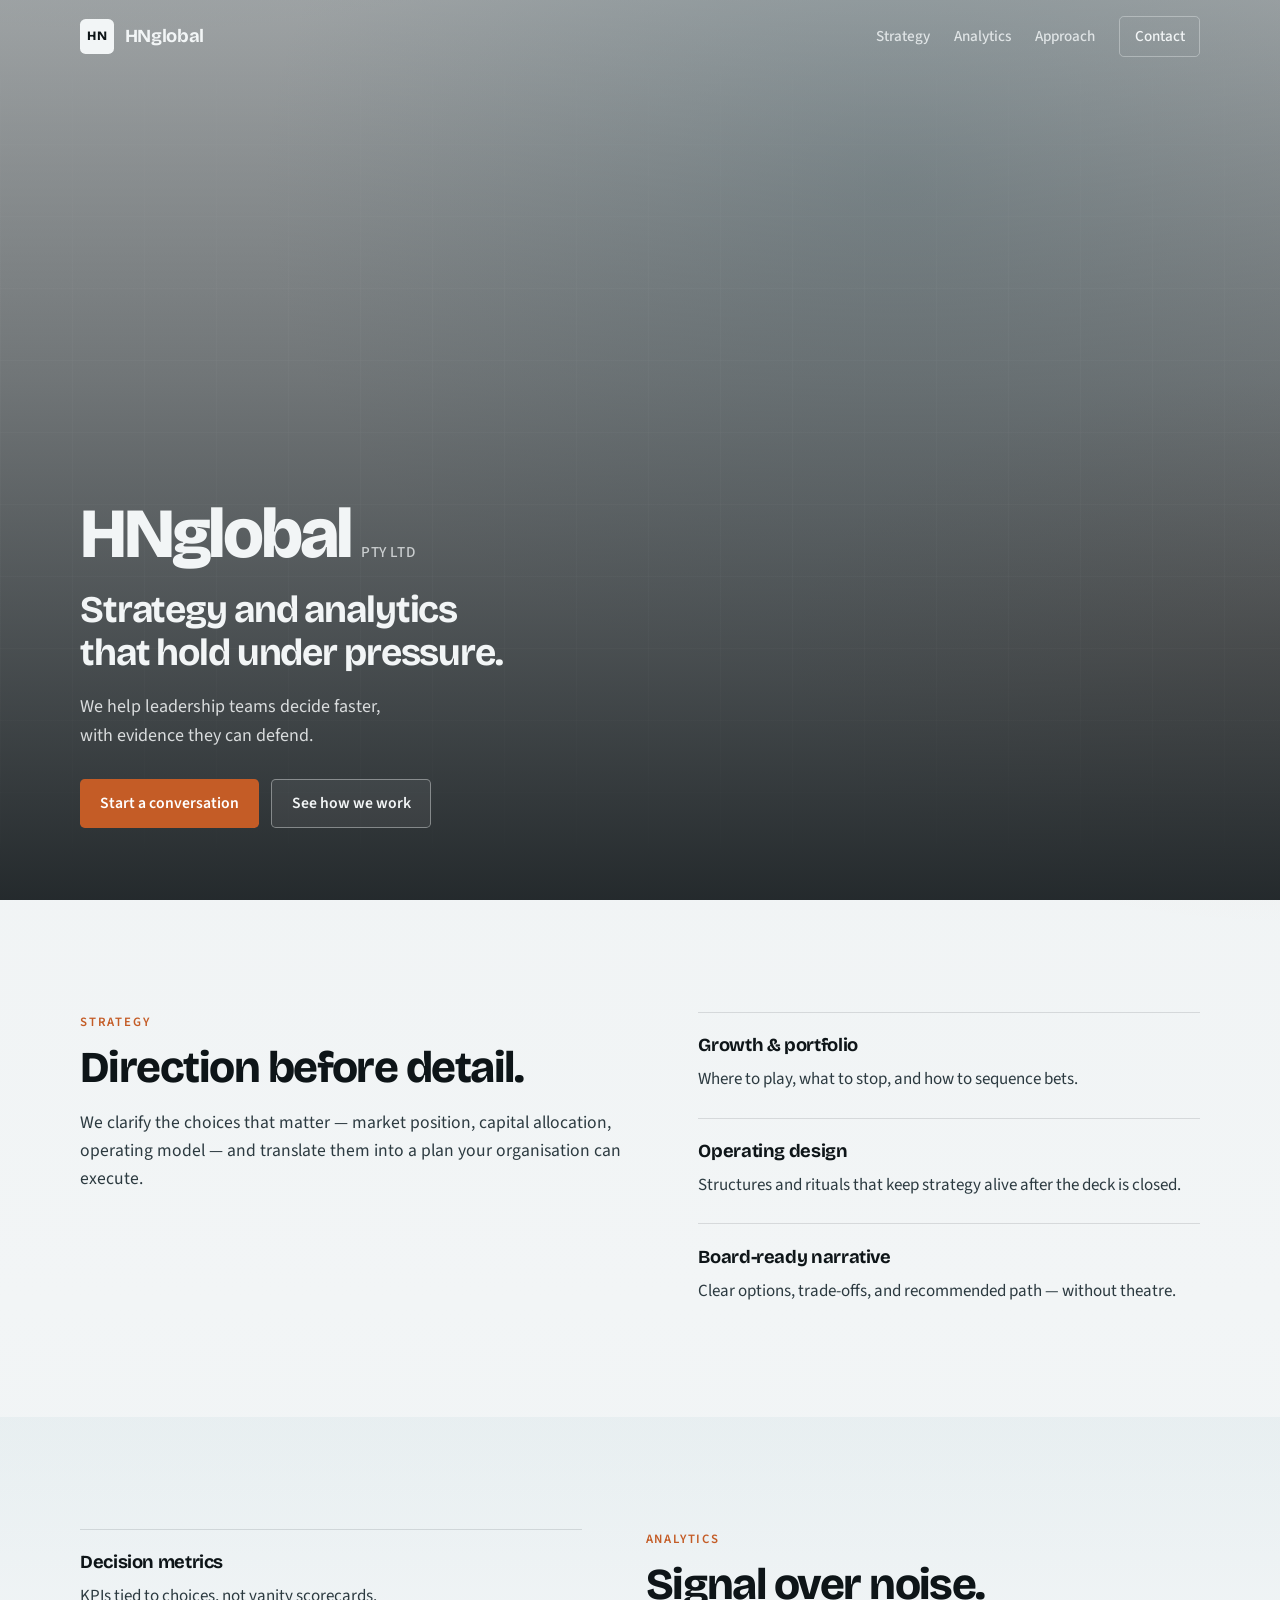
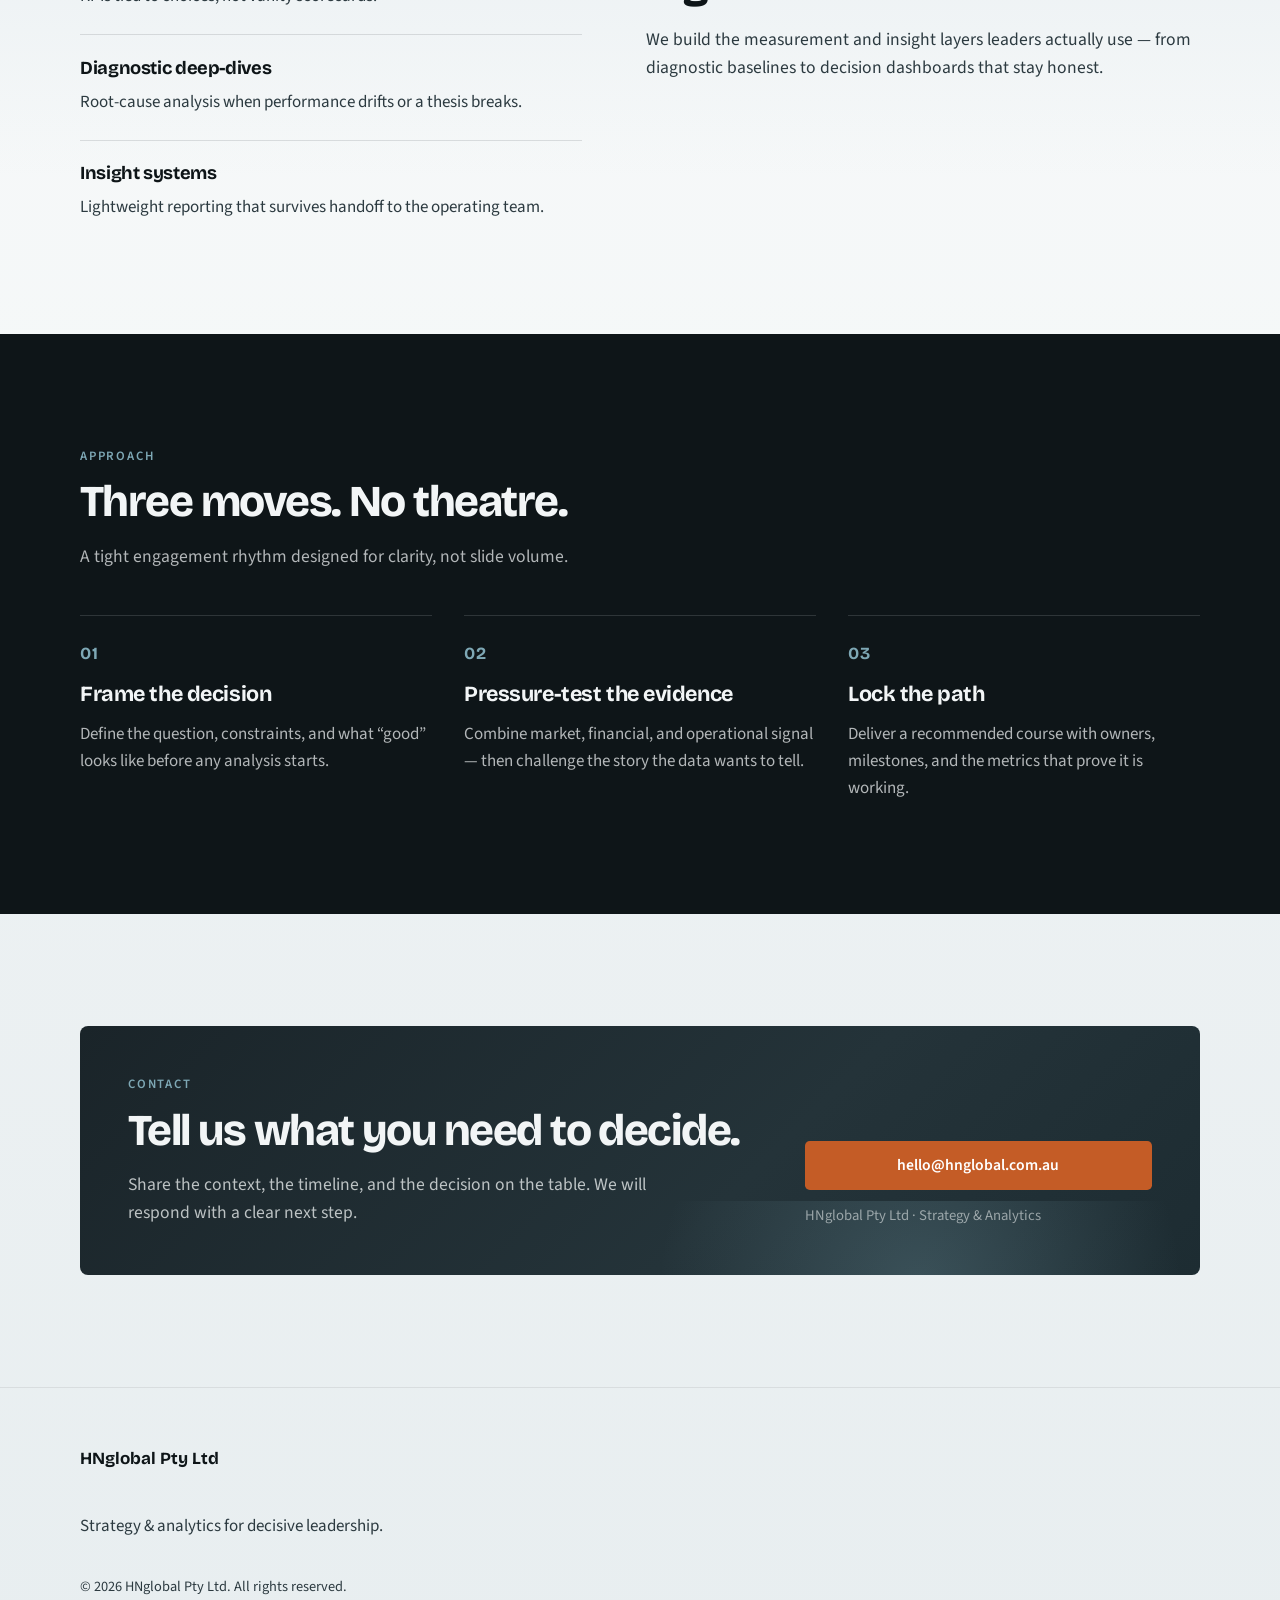
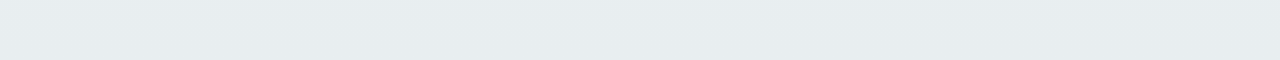
==== commit 8d7bcb94: "Add SVG favicon for HNglobal Stops the 404 on favicon requests and gives the browser tab a simple HN" ====
--- a/index.html
+++ b/index.html
@@ -5,6 +5,7 @@
   <meta name="viewport" content="width=device-width, initial-scale=1" />
   <meta name="description" content="HNglobal Pty Ltd — strategy and analytics for leaders who need clarity under pressure." />
   <title>HNglobal Pty Ltd — Strategy &amp; Analytics</title>
+  <link rel="icon" href="./favicon.svg" type="image/svg+xml" />
   <link rel="preconnect" href="https://fonts.googleapis.com" />
   <link rel="preconnect" href="https://fonts.gstatic.com" crossorigin />
   <link href="https://fonts.googleapis.com/css2?family=Bricolage+Grotesque:opsz,wght@12..96,500;12..96,700;12..96,800&family=Source+Sans+3:wght@400;500;600&display=swap" rel="stylesheet" />
--- a/styles.css
+++ b/styles.css
@@ -72,11 +72,13 @@
   inset: 0 0 auto;
   z-index: 50;
   padding: 1rem 0;
-  transition: background 0.35s var(--ease), backdrop-filter 0.35s var(--ease), border-color 0.35s var(--ease);
+  color: var(--paper);
+  transition: background 0.35s var(--ease), backdrop-filter 0.35s var(--ease), border-color 0.35s var(--ease), color 0.35s var(--ease);
   border-bottom: 1px solid transparent;
 }
 
 .site-header.is-scrolled {
+  color: var(--ink);
   background: rgba(242, 245, 246, 0.88);
   backdrop-filter: blur(12px);
   border-bottom-color: rgba(14, 21, 24, 0.08);
@@ -102,12 +104,18 @@
   width: 2.15rem;
   height: 2.15rem;
   border-radius: 0.35rem;
-  background: var(--ink);
-  color: var(--paper);
+  background: var(--paper);
+  color: var(--ink);
   font-family: var(--font-display);
   font-weight: 800;
   font-size: 0.8rem;
   letter-spacing: 0.04em;
+  transition: background 0.35s var(--ease), color 0.35s var(--ease);
+}
+
+.site-header.is-scrolled .logo-mark {
+  background: var(--ink);
+  color: var(--paper);
 }
 
 .logo-text {
@@ -127,19 +135,33 @@
   text-decoration: none;
   font-weight: 500;
   font-size: 0.95rem;
-  color: var(--slate);
+  color: rgba(242, 245, 246, 0.82);
   transition: color 0.2s ease;
 }
 
 .nav a:hover,
 .nav a:focus-visible {
+  color: var(--paper);
+}
+
+.site-header.is-scrolled .nav a {
+  color: var(--slate);
+}
+
+.site-header.is-scrolled .nav a:hover,
+.site-header.is-scrolled .nav a:focus-visible {
   color: var(--ink);
 }
 
 .nav-cta {
   padding: 0.45rem 0.9rem;
-  border: 1px solid rgba(14, 21, 24, 0.18);
+  border: 1px solid rgba(242, 245, 246, 0.35);
   border-radius: 0.3rem;
+  color: var(--paper) !important;
+}
+
+.site-header.is-scrolled .nav-cta {
+  border-color: rgba(14, 21, 24, 0.18);
   color: var(--ink) !important;
 }
 
@@ -158,8 +180,12 @@
 .nav-toggle span {
   display: block;
   height: 2px;
-  background: var(--ink);
+  background: currentColor;
   transition: transform 0.25s var(--ease), opacity 0.2s ease;
+}
+
+.mobile-nav {
+  color: var(--ink);
 }
 
 .nav-toggle[aria-expanded="true"] span:first-child {
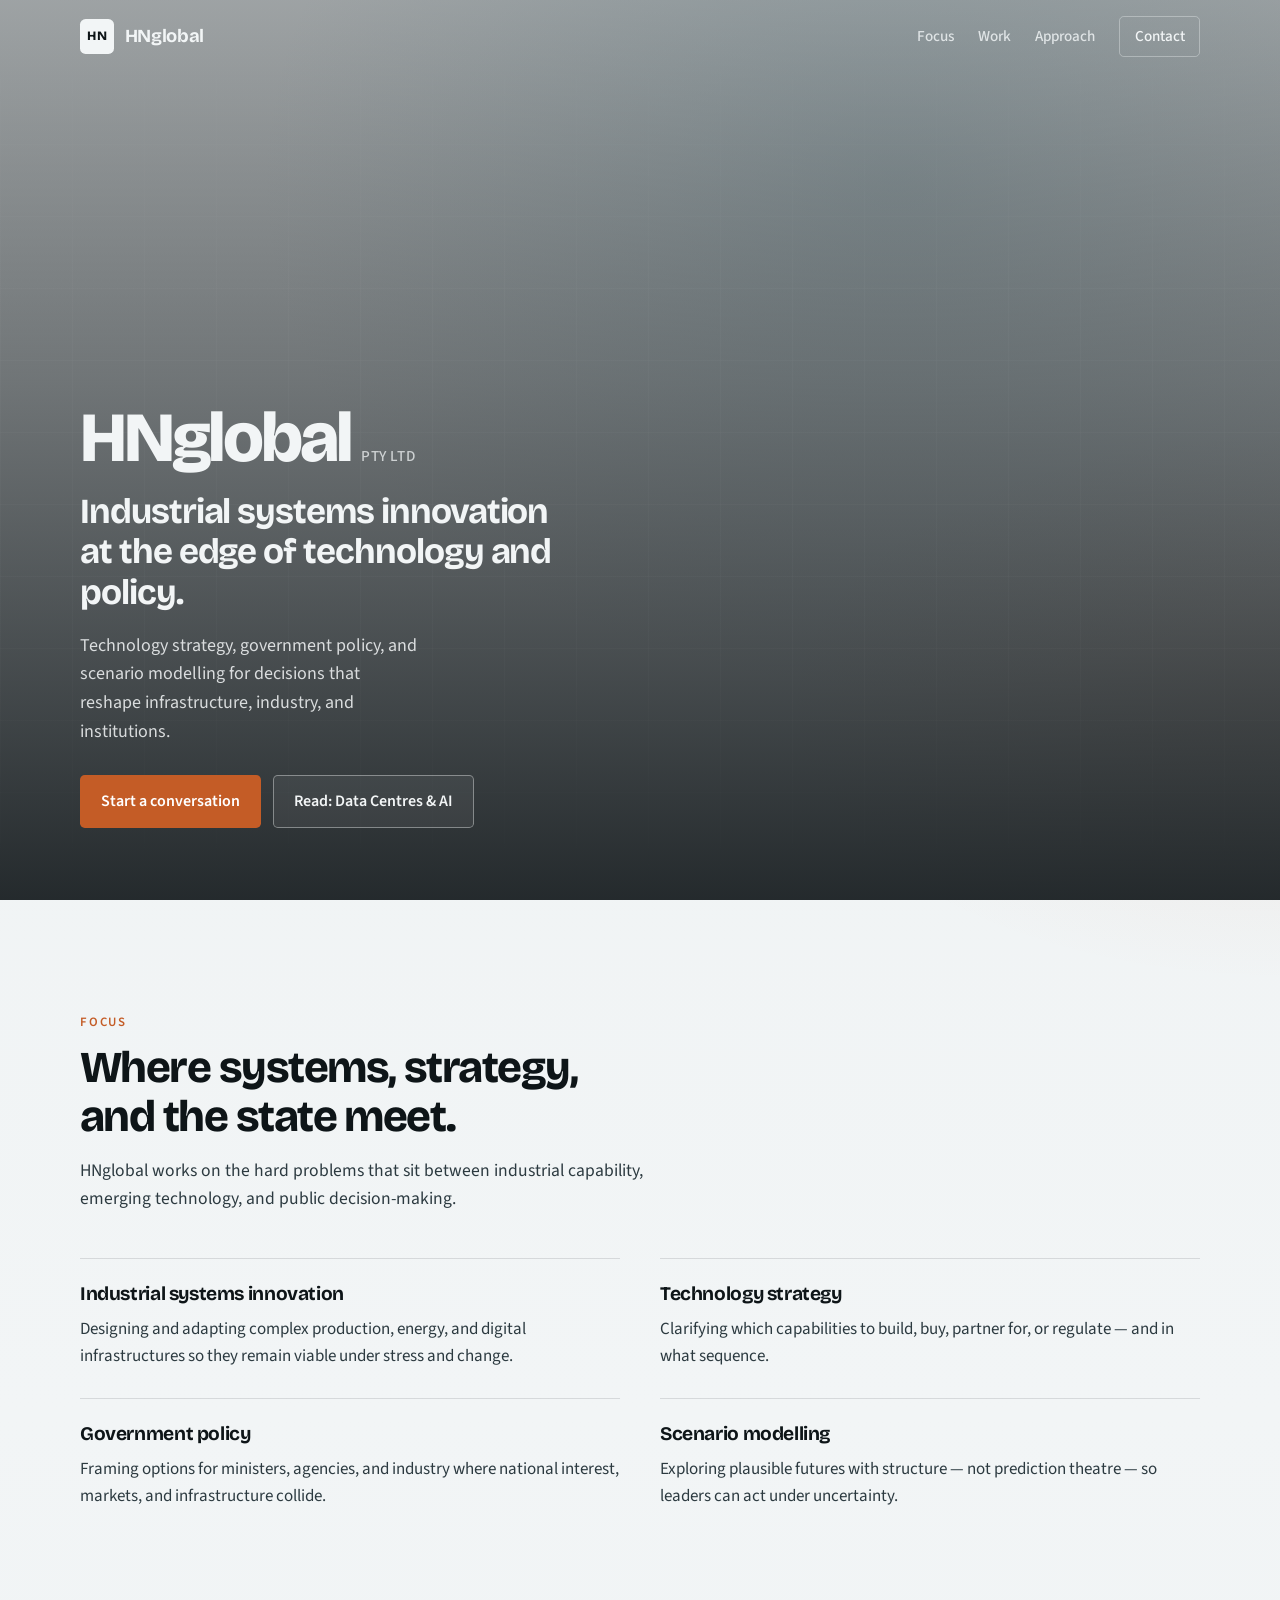
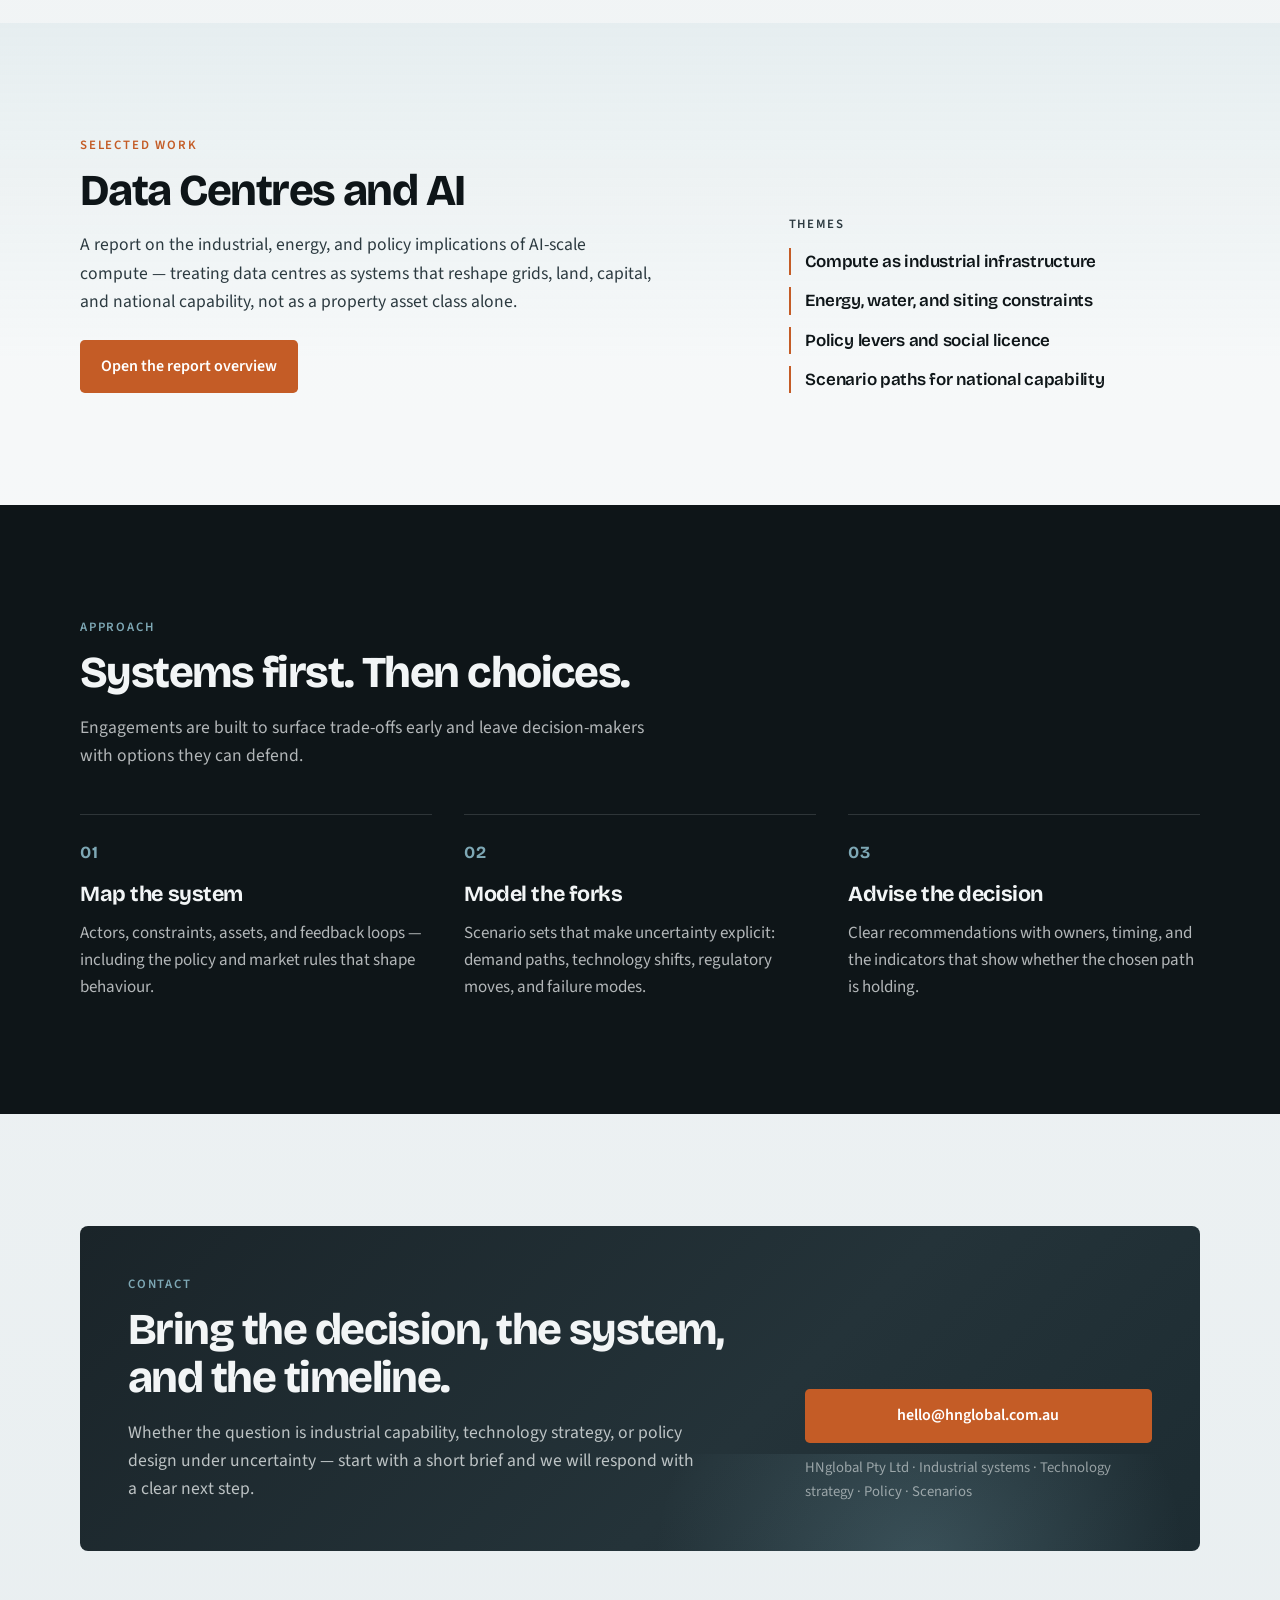
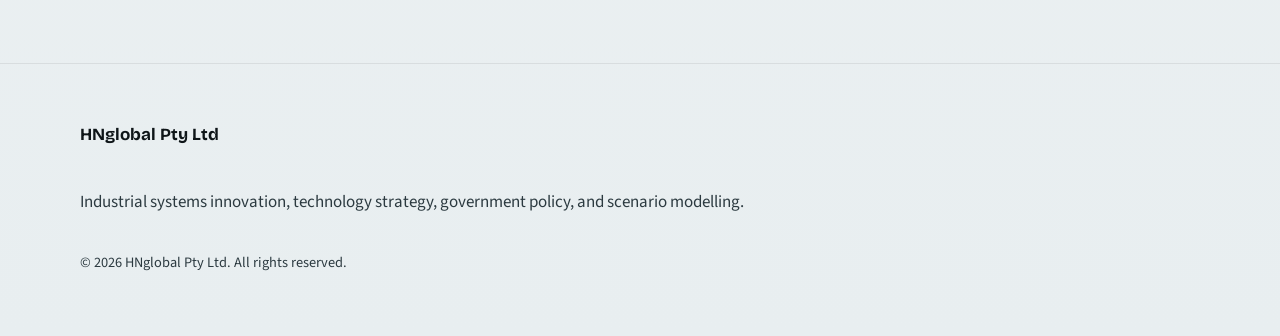
==== commit 3d80bafd: "Reposition HNglobal around industrial systems and policy Rewrite the site for industrial systems inn" ====
--- a/index.html
+++ b/index.html
@@ -2,10 +2,12 @@
 <html lang="en">
 <head>
   <meta charset="utf-8" />
-  <meta name="viewport" content="width=device-width, initial-scale=1" />
-  <meta name="description" content="HNglobal Pty Ltd — strategy and analytics for leaders who need clarity under pressure." />
-  <title>HNglobal Pty Ltd — Strategy &amp; Analytics</title>
+  <meta name="viewport" content="width=device-width, initial-scale=1, viewport-fit=cover" />
+  <meta name="description" content="HNglobal Pty Ltd — industrial systems innovation, technology strategy, government policy, and scenario modelling." />
+  <meta name="theme-color" content="#0e1518" />
+  <title>HNglobal Pty Ltd — Industrial systems, technology strategy &amp; policy</title>
   <link rel="icon" href="./favicon.svg" type="image/svg+xml" />
+  <link rel="apple-touch-icon" href="./favicon.svg" />
   <link rel="preconnect" href="https://fonts.googleapis.com" />
   <link rel="preconnect" href="https://fonts.gstatic.com" crossorigin />
   <link href="https://fonts.googleapis.com/css2?family=Bricolage+Grotesque:opsz,wght@12..96,500;12..96,700;12..96,800&family=Source+Sans+3:wght@400;500;600&display=swap" rel="stylesheet" />
@@ -21,8 +23,8 @@
         <span class="logo-text">HNglobal</span>
       </a>
       <nav class="nav" aria-label="Primary">
-        <a href="#strategy">Strategy</a>
-        <a href="#analytics">Analytics</a>
+        <a href="#focus">Focus</a>
+        <a href="#work">Work</a>
         <a href="#approach">Approach</a>
         <a class="nav-cta" href="#contact">Contact</a>
       </nav>
@@ -31,8 +33,8 @@
       </button>
     </div>
     <div id="mobile-nav" class="mobile-nav" hidden>
-      <a href="#strategy">Strategy</a>
-      <a href="#analytics">Analytics</a>
+      <a href="#focus">Focus</a>
+      <a href="#work">Work</a>
       <a href="#approach">Approach</a>
       <a href="#contact">Contact</a>
     </div>
@@ -42,7 +44,7 @@
     <section class="hero" id="top" aria-label="Introduction">
       <div class="hero-media" aria-hidden="true">
         <img
-          src="https://images.unsplash.com/photo-1486406146926-c627a92ad1ab?auto=format&fit=crop&w=2400&q=80"
+          src="https://images.unsplash.com/photo-1473341304170-971dccb5ac1e?auto=format&fit=crop&w=2400&q=80"
           alt=""
           width="2400"
           height="1600"
@@ -58,69 +60,68 @@
           <span class="brand-legal">Pty Ltd</span>
         </p>
         <h1 class="hero-title" data-reveal data-delay="1">
-          Strategy and analytics that hold under pressure.
+          Industrial systems innovation at the edge of technology and policy.
         </h1>
         <p class="hero-lede" data-reveal data-delay="2">
-          We help leadership teams decide faster, with evidence they can defend.
+          Technology strategy, government policy, and scenario modelling for decisions that reshape infrastructure, industry, and institutions.
         </p>
         <div class="hero-actions" data-reveal data-delay="3">
           <a class="btn btn-primary" href="#contact">Start a conversation</a>
-          <a class="btn btn-ghost" href="#approach">See how we work</a>
+          <a class="btn btn-ghost" href="insights/data-centres-and-ai.html">Read: Data Centres &amp; AI</a>
         </div>
       </div>
     </section>
 
-    <section class="section focus" id="strategy">
-      <div class="shell focus-layout">
-        <div class="focus-copy" data-reveal>
-          <p class="section-kicker">Strategy</p>
-          <h2>Direction before detail.</h2>
+    <section class="section focus" id="focus">
+      <div class="shell">
+        <div class="section-intro" data-reveal>
+          <p class="section-kicker">Focus</p>
+          <h2>Where systems, strategy, and the state meet.</h2>
           <p>
-            We clarify the choices that matter — market position, capital allocation,
-            operating model — and translate them into a plan your organisation can execute.
+            HNglobal works on the hard problems that sit between industrial capability, emerging technology, and public decision-making.
           </p>
         </div>
-        <ul class="focus-points" data-reveal data-delay="1">
-          <li>
-            <strong>Growth &amp; portfolio</strong>
-            <span>Where to play, what to stop, and how to sequence bets.</span>
+        <ul class="pillar-list">
+          <li data-reveal>
+            <strong>Industrial systems innovation</strong>
+            <span>Designing and adapting complex production, energy, and digital infrastructures so they remain viable under stress and change.</span>
           </li>
-          <li>
-            <strong>Operating design</strong>
-            <span>Structures and rituals that keep strategy alive after the deck is closed.</span>
+          <li data-reveal data-delay="1">
+            <strong>Technology strategy</strong>
+            <span>Clarifying which capabilities to build, buy, partner for, or regulate — and in what sequence.</span>
           </li>
-          <li>
-            <strong>Board-ready narrative</strong>
-            <span>Clear options, trade-offs, and recommended path — without theatre.</span>
+          <li data-reveal data-delay="2">
+            <strong>Government policy</strong>
+            <span>Framing options for ministers, agencies, and industry where national interest, markets, and infrastructure collide.</span>
+          </li>
+          <li data-reveal data-delay="3">
+            <strong>Scenario modelling</strong>
+            <span>Exploring plausible futures with structure — not prediction theatre — so leaders can act under uncertainty.</span>
           </li>
         </ul>
       </div>
     </section>
 
-    <section class="section focus alt" id="analytics">
-      <div class="shell focus-layout reverse">
-        <div class="focus-copy" data-reveal>
-          <p class="section-kicker">Analytics</p>
-          <h2>Signal over noise.</h2>
+    <section class="section work" id="work">
+      <div class="shell work-layout">
+        <div class="work-copy" data-reveal>
+          <p class="section-kicker">Selected work</p>
+          <h2>Data Centres and AI</h2>
           <p>
-            We build the measurement and insight layers leaders actually use —
-            from diagnostic baselines to decision dashboards that stay honest.
+            A report on the industrial, energy, and policy implications of AI-scale compute —
+            treating data centres as systems that reshape grids, land, capital, and national capability, not as a property asset class alone.
           </p>
+          <a class="btn btn-primary" href="insights/data-centres-and-ai.html">Open the report overview</a>
         </div>
-        <ul class="focus-points" data-reveal data-delay="1">
-          <li>
-            <strong>Decision metrics</strong>
-            <span>KPIs tied to choices, not vanity scorecards.</span>
-          </li>
-          <li>
-            <strong>Diagnostic deep-dives</strong>
-            <span>Root-cause analysis when performance drifts or a thesis breaks.</span>
-          </li>
-          <li>
-            <strong>Insight systems</strong>
-            <span>Lightweight reporting that survives handoff to the operating team.</span>
-          </li>
-        </ul>
+        <aside class="work-aside" data-reveal data-delay="1" aria-label="Report themes">
+          <p class="work-aside-label">Themes</p>
+          <ul>
+            <li>Compute as industrial infrastructure</li>
+            <li>Energy, water, and siting constraints</li>
+            <li>Policy levers and social licence</li>
+            <li>Scenario paths for national capability</li>
+          </ul>
+        </aside>
       </div>
     </section>
 
@@ -128,24 +129,24 @@
       <div class="shell">
         <div class="approach-intro" data-reveal>
           <p class="section-kicker">Approach</p>
-          <h2>Three moves. No theatre.</h2>
-          <p>A tight engagement rhythm designed for clarity, not slide volume.</p>
+          <h2>Systems first. Then choices.</h2>
+          <p>Engagements are built to surface trade-offs early and leave decision-makers with options they can defend.</p>
         </div>
         <ol class="steps">
           <li data-reveal>
             <span class="step-num">01</span>
-            <h3>Frame the decision</h3>
-            <p>Define the question, constraints, and what “good” looks like before any analysis starts.</p>
+            <h3>Map the system</h3>
+            <p>Actors, constraints, assets, and feedback loops — including the policy and market rules that shape behaviour.</p>
           </li>
           <li data-reveal data-delay="1">
             <span class="step-num">02</span>
-            <h3>Pressure-test the evidence</h3>
-            <p>Combine market, financial, and operational signal — then challenge the story the data wants to tell.</p>
+            <h3>Model the forks</h3>
+            <p>Scenario sets that make uncertainty explicit: demand paths, technology shifts, regulatory moves, and failure modes.</p>
           </li>
           <li data-reveal data-delay="2">
             <span class="step-num">03</span>
-            <h3>Lock the path</h3>
-            <p>Deliver a recommended course with owners, milestones, and the metrics that prove it is working.</p>
+            <h3>Advise the decision</h3>
+            <p>Clear recommendations with owners, timing, and the indicators that show whether the chosen path is holding.</p>
           </li>
         </ol>
       </div>
@@ -155,15 +156,15 @@
       <div class="shell contact-panel" data-reveal>
         <div class="contact-copy">
           <p class="section-kicker light">Contact</p>
-          <h2>Tell us what you need to decide.</h2>
+          <h2>Bring the decision, the system, and the timeline.</h2>
           <p>
-            Share the context, the timeline, and the decision on the table.
-            We will respond with a clear next step.
+            Whether the question is industrial capability, technology strategy, or policy design under uncertainty —
+            start with a short brief and we will respond with a clear next step.
           </p>
         </div>
         <div class="contact-actions">
           <a class="btn btn-primary" href="mailto:hello@hnglobal.com.au">hello@hnglobal.com.au</a>
-          <p class="contact-note">HNglobal Pty Ltd · Strategy &amp; Analytics</p>
+          <p class="contact-note">HNglobal Pty Ltd · Industrial systems · Technology strategy · Policy · Scenarios</p>
         </div>
       </div>
     </section>
@@ -172,7 +173,7 @@
   <footer class="site-footer">
     <div class="shell footer-inner">
       <p><strong>HNglobal Pty Ltd</strong></p>
-      <p>Strategy &amp; analytics for decisive leadership.</p>
+      <p>Industrial systems innovation, technology strategy, government policy, and scenario modelling.</p>
       <p class="footer-meta">&copy; <span id="year"></span> HNglobal Pty Ltd. All rights reserved.</p>
     </div>
   </footer>
--- a/styles.css
+++ b/styles.css
@@ -206,9 +206,10 @@
 
 .mobile-nav a {
   text-decoration: none;
-  padding: 0.75rem 0.5rem;
+  padding: 0.95rem 0.5rem;
   font-weight: 600;
   font-family: var(--font-display);
+  min-height: 2.75rem;
 }
 
 .mobile-nav[hidden] {
@@ -294,16 +295,16 @@
   margin: 0;
   font-family: var(--font-display);
   font-weight: 700;
-  font-size: clamp(1.55rem, 3.6vw, 2.35rem);
+  font-size: clamp(1.45rem, 3.4vw, 2.2rem);
   line-height: 1.15;
   letter-spacing: -0.03em;
-  max-width: 18ch;
+  max-width: 22ch;
 }
 
 .hero-lede {
   margin: 1.15rem 0 0;
   font-size: 1.125rem;
-  max-width: 34ch;
+  max-width: 38ch;
   color: rgba(242, 245, 246, 0.86);
 }
 
@@ -318,13 +319,14 @@
   display: inline-flex;
   align-items: center;
   justify-content: center;
-  min-height: 2.85rem;
-  padding: 0.7rem 1.2rem;
+  min-height: 3rem;
+  padding: 0.8rem 1.25rem;
   border-radius: 0.3rem;
   text-decoration: none;
   font-weight: 600;
-  font-size: 0.98rem;
+  font-size: 1rem;
   transition: transform 0.2s var(--ease), background 0.2s ease, color 0.2s ease, border-color 0.2s ease;
+  -webkit-tap-highlight-color: transparent;
 }
 
 .btn:hover {
@@ -356,6 +358,18 @@
 .btn-ghost:focus-visible {
   background: rgba(242, 245, 246, 0.14);
   border-color: rgba(242, 245, 246, 0.7);
+}
+
+.btn-ghost.dark {
+  color: var(--ink);
+  border-color: rgba(14, 21, 24, 0.22);
+  background: transparent;
+}
+
+.btn-ghost.dark:hover,
+.btn-ghost.dark:focus-visible {
+  background: rgba(14, 21, 24, 0.05);
+  border-color: rgba(14, 21, 24, 0.4);
 }
 
 .section {
@@ -376,8 +390,10 @@
 }
 
 .focus h2,
+.work h2,
 .approach h2,
-.contact h2 {
+.contact h2,
+.section-intro h2 {
   margin: 0;
   font-family: var(--font-display);
   font-weight: 750;
@@ -386,8 +402,15 @@
   line-height: 1.1;
 }
 
-.focus-copy p:not(.section-kicker),
+.section-intro,
+.approach-intro {
+  max-width: 36rem;
+  margin-bottom: 2.75rem;
+}
+
+.section-intro p:not(.section-kicker),
 .approach-intro p:not(.section-kicker),
+.work-copy p:not(.section-kicker),
 .contact-copy p:not(.section-kicker) {
   margin: 1rem 0 0;
   color: var(--slate);
@@ -395,40 +418,76 @@
   font-size: 1.1rem;
 }
 
-.focus-layout {
-  display: grid;
-  gap: 2.5rem;
-}
-
-.focus-points {
+.pillar-list {
   list-style: none;
   margin: 0;
   padding: 0;
   display: grid;
-  gap: 1.5rem;
-}
-
-.focus-points li {
-  display: grid;
-  gap: 0.35rem;
-  padding-top: 1.15rem;
+  gap: 1.25rem;
+}
+
+.pillar-list li {
+  display: grid;
+  gap: 0.4rem;
+  padding: 1.25rem 0 0;
   border-top: 1px solid rgba(14, 21, 24, 0.12);
 }
 
-.focus-points strong {
-  font-family: var(--font-display);
-  font-size: 1.15rem;
+.pillar-list strong {
+  font-family: var(--font-display);
+  font-size: 1.2rem;
   letter-spacing: -0.02em;
 }
 
-.focus-points span {
-  color: var(--slate);
-}
-
-.focus.alt {
+.pillar-list span {
+  color: var(--slate);
+  max-width: 40rem;
+}
+
+.work {
   background:
-    linear-gradient(180deg, rgba(126, 168, 181, 0.12), transparent 70%),
-    rgba(255, 255, 255, 0.35);
+    linear-gradient(180deg, rgba(126, 168, 181, 0.14), transparent 70%),
+    rgba(255, 255, 255, 0.4);
+}
+
+.work-layout {
+  display: grid;
+  gap: 2rem;
+  align-items: start;
+}
+
+.work-copy .btn {
+  margin-top: 1.5rem;
+}
+
+.work-aside {
+  padding: 1.35rem 0 0;
+  border-top: 1px solid rgba(14, 21, 24, 0.12);
+}
+
+.work-aside-label {
+  margin: 0 0 0.85rem;
+  font-size: 0.8rem;
+  font-weight: 600;
+  letter-spacing: 0.12em;
+  text-transform: uppercase;
+  color: var(--slate);
+}
+
+.work-aside ul {
+  list-style: none;
+  margin: 0;
+  padding: 0;
+  display: grid;
+  gap: 0.75rem;
+}
+
+.work-aside li {
+  font-family: var(--font-display);
+  font-weight: 600;
+  letter-spacing: -0.015em;
+  padding-left: 0.9rem;
+  border-left: 2px solid var(--signal);
 }
 
 .approach {
@@ -442,11 +501,6 @@
 
 .approach-intro p:not(.section-kicker) {
   color: rgba(242, 245, 246, 0.72);
-}
-
-.approach-intro {
-  max-width: 36rem;
-  margin-bottom: 2.75rem;
 }
 
 .steps {
@@ -482,6 +536,96 @@
   margin: 0.55rem 0 0;
   color: rgba(242, 245, 246, 0.72);
   max-width: 34rem;
+}
+
+.page-insight .site-header {
+  color: var(--ink);
+}
+
+.insight-hero {
+  padding: 7.5rem 0 2.5rem;
+  background:
+    radial-gradient(900px 420px at 0% 0%, rgba(126, 168, 181, 0.2), transparent 60%),
+    linear-gradient(180deg, #e8eef0, var(--paper));
+}
+
+.insight-hero h1 {
+  margin: 0;
+  font-family: var(--font-display);
+  font-weight: 800;
+  font-size: clamp(2.2rem, 6vw, 3.6rem);
+  letter-spacing: -0.04em;
+  line-height: 1.05;
+  max-width: 14ch;
+}
+
+.insight-deck {
+  margin: 1.1rem 0 0;
+  font-size: 1.2rem;
+  max-width: 40rem;
+  color: var(--slate);
+}
+
+.insight-meta {
+  margin: 1.25rem 0 0;
+  font-size: 0.92rem;
+  color: var(--slate);
+  letter-spacing: 0.02em;
+}
+
+.insight-body {
+  padding: 2.5rem 0 4rem;
+  display: grid;
+  gap: 2.5rem;
+  max-width: 44rem;
+}
+
+.insight-body h2 {
+  margin: 0 0 0.85rem;
+  font-family: var(--font-display);
+  font-size: 1.55rem;
+  letter-spacing: -0.025em;
+}
+
+.insight-body p {
+  margin: 0 0 1rem;
+  color: var(--slate);
+  font-size: 1.08rem;
+}
+
+.insight-body p:last-child {
+  margin-bottom: 0;
+}
+
+.insight-list {
+  list-style: none;
+  margin: 0;
+  padding: 0;
+  display: grid;
+  gap: 1.15rem;
+}
+
+.insight-list li {
+  display: grid;
+  gap: 0.3rem;
+  padding-top: 1rem;
+  border-top: 1px solid rgba(14, 21, 24, 0.1);
+  color: var(--slate);
+}
+
+.insight-list strong {
+  color: var(--ink);
+  font-family: var(--font-display);
+  font-size: 1.08rem;
+}
+
+.insight-cta {
+  padding-top: 1.5rem;
+  border-top: 1px solid rgba(14, 21, 24, 0.12);
+}
+
+.insight-cta .hero-actions {
+  margin-top: 1.25rem;
 }
 
 .contact-panel {
@@ -600,18 +744,20 @@
     display: none !important;
   }
 
-  .focus-layout {
-    grid-template-columns: 1.05fr 0.95fr;
-    align-items: start;
-    gap: 4rem;
-  }
-
-  .focus-layout.reverse {
-    grid-template-columns: 0.95fr 1.05fr;
-  }
-
-  .focus-layout.reverse .focus-copy {
-    order: 2;
+  .pillar-list {
+    grid-template-columns: 1fr 1fr;
+    gap: 1.75rem 2.5rem;
+  }
+
+  .work-layout {
+    grid-template-columns: 1.35fr 0.85fr;
+    gap: 3.5rem;
+    align-items: end;
+  }
+
+  .work-aside {
+    padding: 0;
+    border-top: 0;
   }
 
   .steps {
